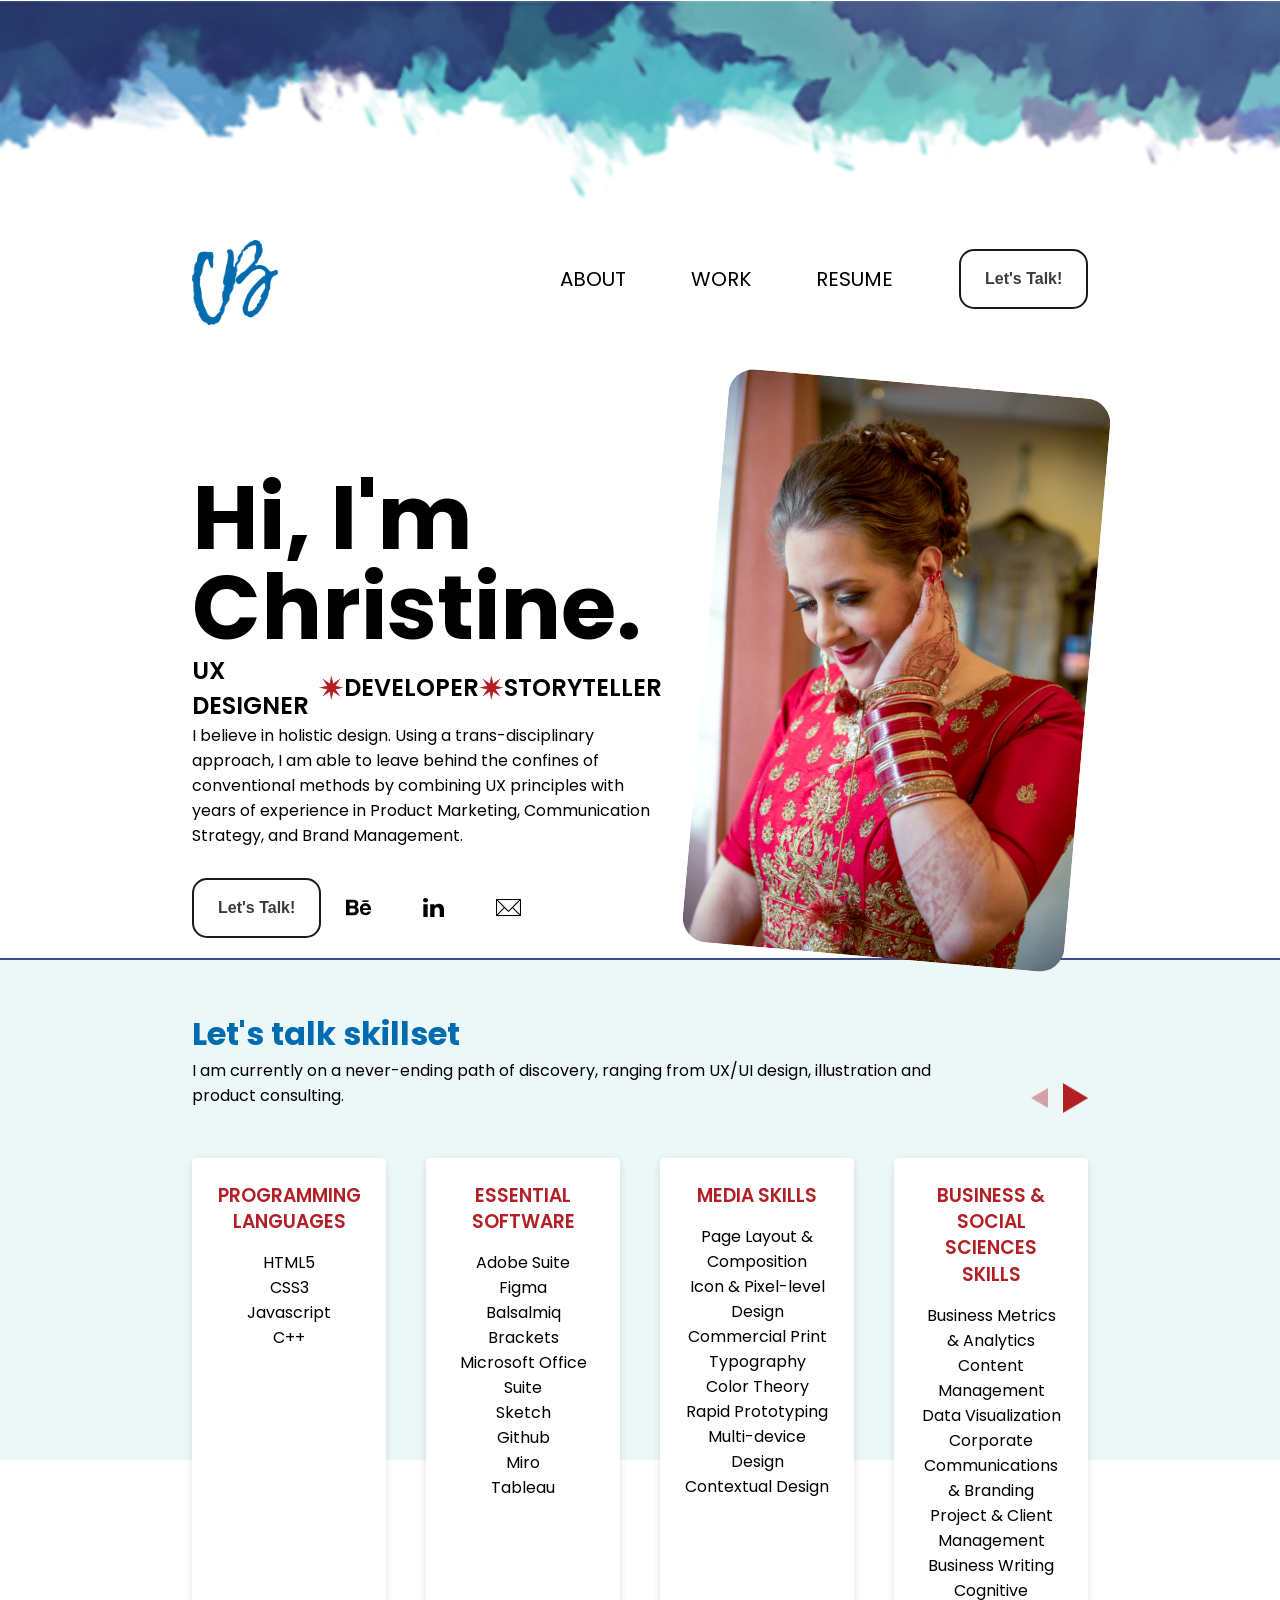
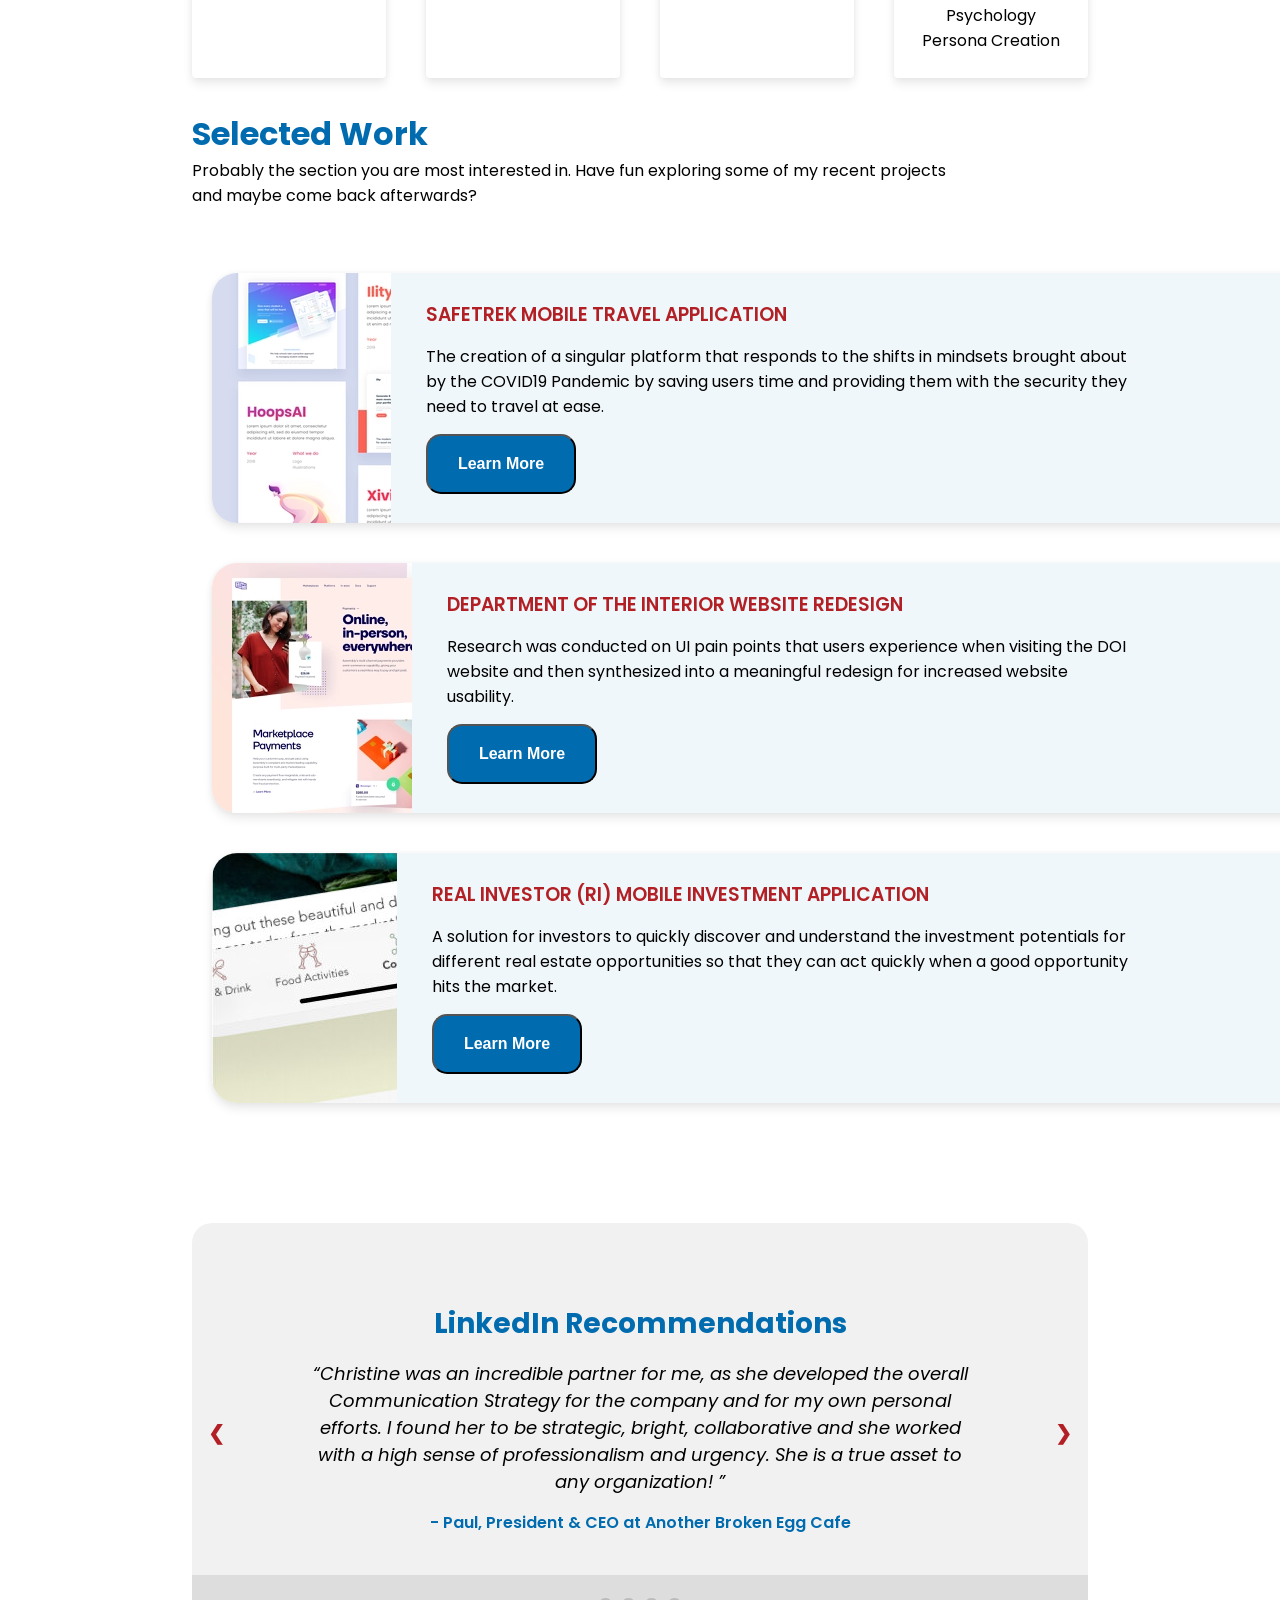
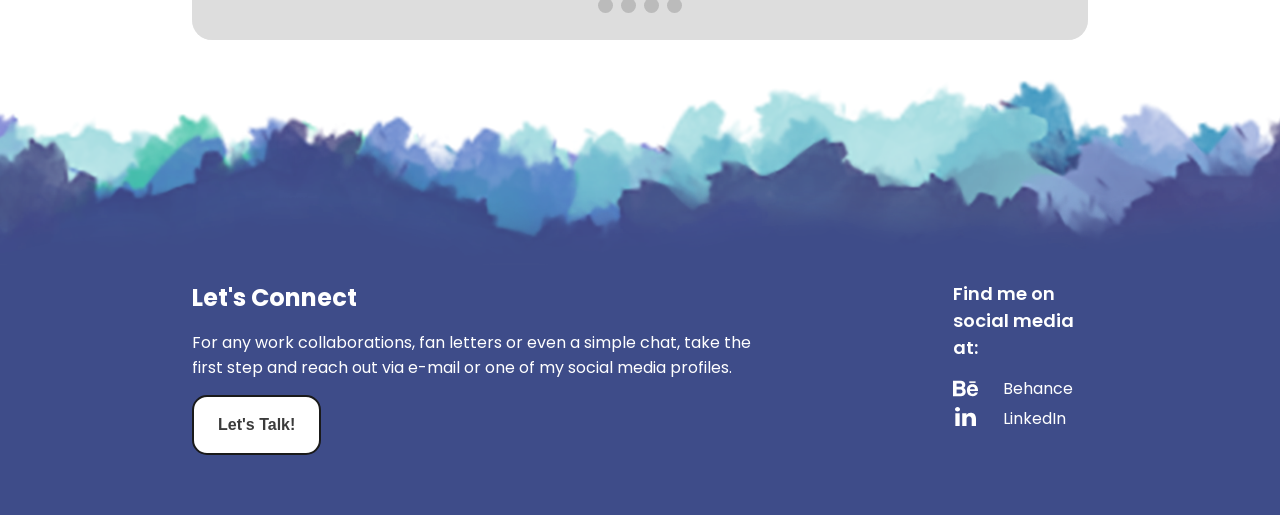
==== index.html @ d4bdc805 "final updates" ====
<!DOCTYPE html>
<html>
<head>
    <meta charset="UTF-8">
    <title>Christine Bains Portfolio</title>
    <link rel="stylesheet" href="/Home/css/index.css">
    <link rel="preconnect" href="https://fonts.googleapis.com">
    <link rel="preconnect" href="https://fonts.gstatic.com" crossorigin>
    <link href="https://fonts.googleapis.com/css2?family=Poppins:ital,wght@0,100;0,200;0,300;0,400;0,500;0,600;0,700;0,800;0,900;1,100;1,200;1,300;1,400;1,500;1,600;1,700;1,800;1,900&display=swap" rel="stylesheet">
    <script src="/Home/scripts/quotes.js"></script>
</head>

<body>

    <div class="topBorder"></div>

<!-- Header bar with navigation links -->
    <header>
        <div id="navback">
            <nav id="navbar">
                <div id="logo-div">
                    <a href="#">
                        <img class="logo" src="/Home/images/personallogo_blue.png" alt="personal logo">
                    </a>
                </div>
                <ul class="nav-list">
                    <li class="list-items" href="javascript:void(0)"><a href="#">About</a></li>
                    <li class="list-items" href="javascript:void(0)"><a href="#">Work</a></li>
                    <li class="list-items" href="javascript:void(0)"><a href="#">Resume</a></li>
                </ul>
                <div>
                    <button id="nav-button" class="contact" role="button">Let's Talk!</button>
                </div>
            </nav>
            
        <script>
            window.onscroll = function() {myFunction()};
            
            var navback = document.getElementById("navback");
            var sticky = navback.offsetTop;
            
            function myFunction() {
              if (window.pageYOffset >= sticky) {
                navback.classList.add("sticky")
              } else {
                navback.classList.remove("sticky");
              }
            }
            </script>
        </div> 
    </header>

    <!-- Hero section with social links -->
    <section class="hero-flex">
        <div id="hero-left">
            <h1>Hi, I'm Christine.</h1>
            <div class="subhead-flex">
                <h2 class="subheader">UX Designer</h2>
                <img class="blast" src="/Home/images/blast-icon.png" alt="blast icon">
                <h2 class="subheader">Developer</h2>
                <img class="blast" src="/Home/images/blast-icon.png" alt="blast icon">
                <h2 class="subheader">Storyteller</h2>
            </div>
            <p id="execSummary">I believe in holistic design. Using a trans-disciplinary approach, I am able to leave behind the confines of conventional methods by combining UX principles with years of experience in Product Marketing, Communication Strategy, and Brand Management.</p>
            <div class="socialBar">
                <button class="contact">Let's Talk!</button>
                <img class="socialIcons" src="/Home/images/behance.svg" alt="behance">
                <img class="socialIcons linkedin" src="/Home/images/linkedin.svg" alt="linkedin">
                <img class="socialIcons" src="/Home/images/envelope.svg" alt="email">
            </div>
        </div>
        <div id="hero-right">
            <img src="/Home/images/hero-photo.jpg" alt="my photo">
        </div>
    </section>

    <hr class="skills-line">

    <!-- Skills Section -->
    <section class="skillsSection">
        <h2>Let's talk skillset</h2>
        <div class="skillsSubsection">
            <p id="skillsPara">I am currently on a never-ending path of discovery, ranging from UX/UI design, illustration and product consulting.</p>
            <img id="left-arrow" src="/Home/images/polygon-leftfade.png" alt="left arrow">
            <img id="right-arrow" src="/Home/images/polygon-right.png" alt="right arrow">
        </div>
        <div class="skillsBoxes">
            <div id="languages" class="skillBox">
                <h3>Programming Languages</h3>
                <ol>
                    <ul>HTML5</ul>
                    <ul>CSS3</ul>
                    <ul>Javascript</ul>
                    <ul>C++</ul>
                </ol>
            </div>
            <div id="software" class="skillBox">
                <h3>Essential Software</h3>
                <ol>
                    <ul>Adobe Suite</ul>
                    <ul>Figma</ul>
                    <ul>Balsalmiq</ul>
                    <ul>Brackets</ul>
                    <ul>Microsoft Office Suite</ul>
                    <ul>Sketch</ul>
                    <ul>Github</ul>
                    <ul>Miro</ul>
                    <ul>Tableau</ul>
                </ol>
            </div>
            <div id="design" class="skillBox">
                <h3>Media Skills</h3>
                <ol>
                    <ul>Page Layout & Composition</ul>
                    <ul>Icon & Pixel-level Design</ul>
                    <ul>Commercial Print</ul>
                    <ul>Typography</ul>
                    <ul>Color Theory</ul>
                    <ul>Rapid Prototyping</ul>
                    <ul>Multi-device Design</ul>
                    <ul>Contextual Design</ul>
                </ol>
            </div>
            <div id="business" class="skillBox">
                <h3>Business & Social Sciences Skills</h3>
                <ol>
                    <ul>Business Metrics & Analytics</ul>
                    <ul>Content Management</ul>
                    <ul>Data Visualization</ul>
                    <ul>Corporate Communications & Branding</ul>
                    <ul>Project & Client Management</ul>
                    <ul>Business Writing</ul>
                    <ul>Cognitive Psychology</ul>
                    <ul>Persona Creation</ul>
                </ol>
            </div>
        </div>
    </section>

    <!-- Selected Work Section -->
    <div class="workSection">
        <h2>Selected Work</h2>
        <p id="workPara">Probably the section you are most interested in. Have fun exploring some of my recent projects and maybe come back afterwards?</p>
        <div class="projectGroup">
            <div class="individualProject">
                <div class="projectLeft"><img src="/Home/images/casestudy1.webp" alt="Case Study 1"></div>
                <div class="projectRight">
                    <h3>Safetrek Mobile Travel Application</h3>
                    <p>The creation of a singular platform that responds to the shifts in mindsets brought about by the COVID19 Pandemic by saving users time and providing them with the security they need to travel at ease. </p>
                    <button class="projectButton"> Learn More</button>
                </div>
            </div>
            <div class="individualProject">
                <div class="projectLeft"><img src="/Home/images/casestudy2.webp" alt="Case Study 2"></div>
                <div class="projectRight">
                    <h3>Department of the Interior Website Redesign</h3>
                    <p>Research was conducted on UI pain points that users experience when visiting the DOI website and then synthesized into a meaningful redesign for increased website usability.</p>
                    <button class="projectButton"> Learn More</button>
                </div>
            </div>
            <div class="individualProject">
                <div class="projectLeft"><img src="/Home/images/casestudy3.jpeg" alt="Case Study 3"></div>
                <div class="projectRight">
                    <h3>Real Investor (RI) Mobile Investment Application</h3>
                    <p>A solution for investors to quickly discover and understand the investment potentials for different real estate opportunities so that they can act quickly when a good opportunity hits the market.</p>
                    <button class="projectButton"> Learn More</button>
                </div>
            </div>
        </div>
    </div>

    <!-- Quotes Section -->
    <section class="quotesSection">
        <div class="slideshowContainer">
            
            <!-- Full-width slides/quotes -->
            <div id="first-quote" class="myQuotes">
                <h2>LinkedIn Recommendations</h2>
                <q>Christine was an incredible partner for me, as she developed the overall Communication Strategy for the company and for my own personal efforts. I found her to be strategic, bright, collaborative and she worked with a high sense of professionalism and urgency. She is a true asset to any organization! </q>
                <p class="author">- Paul, President & CEO at Another Broken Egg Cafe</p>
            </div>

            <div class="myQuotes">
                <h2>LinkedIn Recommendations</h2>
                <q>It has been an absolute pleasure working with Christine. During her tenure Christine played an intricate role in creating and executing our communications and learning strategy. Highlights of her contributions include: new technology she introduced to the company, moving our email design to the 21st century through the use of multi-device adaptive HTML. In addition, Christine led the content development for our 2019 global Association for Talent Development BEST award. Christine also developed the branding concepts for our annual franchise conference in addition to numerous engaging learning experiences for over 7500 colleagues. Christine is an exceptional talent with a collaborative spirit and would be an asset to any organization.</q>
                <p class="author">- Catherine, Vice President at Cox Media Group</p>
            </div>

            <div class="myQuotes">
                <h2>LinkedIn Recommendations</h2>
                <q>Christine is an outstanding, multi-skilled professional and I highly recommend her to any team in need! During her time with Krystal, Christine developed and led the company's internal communications strategy which resulted in increased productivity across departments through streamlined, targeted communications that reduced redundancy and misinformation. 

                Her hard work and excellent writing skills helped the company to achieve award-winning status with the Association of Talent Development. 
                    
                Christine utilized her tech skills to introduce new technology to Krystal and enabled us to send branded, HTML communications which could adapt to multiple devices.</q>
                <p class="author">- Richard, Director of Training and Development</p>
            </div>

            <div class="myQuotes">
                <h2>LinkedIn Recommendations</h2>
                <q>I had the pleasure of working with Christine while I was the CMO at The Krystal Company. Internal and external communications are key to any large multi-retaill organization and I was very impressed with Christine's level of professionalism, her sense of urgency and more than anything her skill at drafting and executing the overall communication plan for the entire company. She has exceptional skills and would be a strong asset to any team.</q>
                <p class="author">- Dominic, CMO & Vice President at America's Thrift Stores</p>
            </div>

            <!-- Next/prev buttons -->
            <a class="prev" onclick="plusSlides(-1)">&#10094;</a>
            <a class="next" onclick="plusSlides(1)">&#10095;</a>

            <!-- Dots/bullets/indicators -->
            <div class="dotContainer">
                <span class="dot" onclick="currentSlide(1)"></span>
                <span class="dot" onclick="currentSlide(2)"></span>
                <span class="dot" onclick="currentSlide(3)"></span>
                <span class="dot" onclick="currentSlide(4)"></span>
            </div>
        </div>
    </section>

    <div class="bottomBorder"></div>

    <!-- Footer Section -->
    <footer>
        <div class="footer-content">
            <div class="footerConnect">
                <h2>Let's Connect</h2>
                <p>For any work collaborations, fan letters or even a simple chat, take the first step and reach out via e-mail or one of my social media profiles.</p>
                <button class="contact">Let's Talk!</button>
            </div>
            <div class="footerSocial">
                <h3>Find me on social media at:</h3>
                <div class="footer-flex" id="behance">
                    <img class="socialLabels" src="/Home/images/behance-white.svg" alt="behance logo">
                    <p class="socialLabels">Behance</p>
                </div>
                <div class="footer-flex" id="linkedin">
                    <img class="socialLabels linkedin" src="/Home/images/linkedin-white.svg" alt="linkedin logo">
                    <p class="socialLabels">LinkedIn</p>
                </div>
            </div>
        </div>
    </footer>
</body>

</html>
---- Home/css/index.css ----
/* Resetting CSS */
* {
  box-sizing: border-box;
  padding: 0;
  margin: 0;
}

/* Body container */
body {
  font-family: 'Poppins', sans-serif; 
}

hr {
  border: 1px solid #3E4C89;
}


/* Paint borders */
.topBorder {
  position: relative;
  height: 200px;
  top: 0;
  margin: 0px 0px 25px 0px;
  background-image: url(/Home/images/paint-header.png);
  background-position: bottom;
  background-repeat: no-repeat;

}

.paintBorder {
  width: 100%;
  object-fit: cover;
}

.bottomBorder {
  height: 200px;
  margin: 25px 0px 0px 0px;
  background-image: url(/Home/images/paint-footer.png);
  background-position: bottom;
  background-repeat: no-repeat;
}


/* Header container with Nav Bar */
#navback {
  background-color: white;
  margin: 0% 0%;
  width: 100%;
  z-index: 2;
}

.logo {
  height: 100px;
  padding-top: 15px;
}

#logo-div {
  flex-grow: 7;
}

#navbar {
  background-color: white;
  color: black;
  display: flex;
  justify-content: space-between;
  align-items: center;
  font-size: 20px;
  text-transform: uppercase;
  flex-direction: row;
  flex-wrap: nowrap;
  overflow: hidden;
  margin: 0% 15%;
  }

.nav-list {
  list-style-type: none;
  flex-grow: 1;
}

.nav-list .list-items {
  display: inline-block;
  padding: 14px 30px;
}

.list-items a {
  color: black;
  text-align: center;
  text-decoration: none;
}

.list-items a:hover {
  color: #006BAE;
  font-weight: 600;
}


/* Sticky Nav Bar */
.sticky {
  position: fixed;
  top: 0;
  width: 70%;
  border-bottom: 2px solid #3E4C89;
  transition: border 0.2s ease;
}


.sticky + .content {
  padding-top: 80px;
}

/* Buttons */
.contact {
  appearance: none;
  background-color: white;
  border: 2px solid #1A1A1A;
  border-radius: 15px;
  box-sizing: border-box;
  color: #3B3B3B;
  cursor: pointer;
  display: inline-block;
  font-size: 16px;
  font-weight: 600;
  line-height: normal;
  margin: 0;
  min-height: 60px;
  min-width: 0;
  outline: none;
  padding: 16px 24px;
  text-align: center;
  text-decoration: none;
  transition: all 300ms cubic-bezier(.23, 1, 0.32, 1);
  user-select: none;
  -webkit-user-select: none;
  touch-action: manipulation;
  will-change: transform;
  z-index: 1;
}

.contact:disabled {
  pointer-events: none;
}

.contact:hover {
  color: #fff;
  background-color: #1A1A1A;
  box-shadow: rgba(0, 0, 0, 0.25) 0 8px 15px;
  transform: translateY(-2px);
}

.contact:active {
  box-shadow: none;
  transform: translateY(0);
}

#nav-button {
  flex-grow: 1;
}

.projectButton {
  appearance: none;
  background-color: #006BAE;
  border: 2px solid ##006BAE;
  border-radius: 15px;
  box-sizing: border-box;
  color: white;
  cursor: pointer;
  display: inline-block;
  font-size: 16px;
  font-weight: 600;
  line-height: normal;
  margin: 0;
  min-height: 60px;
  max-height: 60px;
  min-width: 0;
  max-width: 150px;
  outline: none;
  padding: 16px 24px;
  text-align: center;
  text-decoration: none;
  transition: all 300ms cubic-bezier(.23, 1, 0.32, 1);
  user-select: none;
  -webkit-user-select: none;
  touch-action: manipulation;
  will-change: transform;
  z-index: 1;
  margin-top: 15px;
}

.projectButton:disabled {
  pointer-events: none;
}

.projectButton:hover {
  color: #fff;
  background-color: #1A1A1A;
  box-shadow: rgba(0, 0, 0, 0.25) 0 8px 15px;
  transform: translateY(-2px);
}

.projectButton:active {
  box-shadow: none;
  transform: translateY(0);
}


/* Hero container */
.hero-flex {
  background-color: white;
  color: black;
  display: flex;
  justify-content: space-between;
  align-items: flex-start;
  flex-direction: row;
  flex-wrap: nowrap;

  margin-top: 50px;
}

.hero-flex h1 {
  font-size: 90px;
  line-height: 1;
}

.hero-flex h2 {
  text-transform: uppercase;
  font-weight: 600;
}

.blast {
  height: 25px;
  width: 25px;
}

.subhead-flex {
  display: flex;
  justify-content: space-between;
  align-items: center;
  flex-direction: row;
  flex-wrap: nowrap;
}


#hero-left {
  flex-grow: 3;
  align-content: flex-end;
  margin-top: 10%;
}

#hero-left p {
  padding-bottom: 30px;
}

#hero-right {
  flex-grow: 1;
}

#hero-right img {
  object-fit: contain;
  max-width: 90%;
  float: right;
  border-radius: 25px;
  transform: rotate(5deg);
  z-index: 1;
}

.socialBar {
  display: flex;
  justify-content: flex-start;
  align-items: center;
  flex-direction: row;
  flex-wrap: nowrap;
}

.socialIcons {
  height: 25px;
  width: 25px;
  margin: 0px 25px;
}

.socialIcons:hover {
  height: 30px;
  width: 30px;
}

.linkedin {

  padding-top: 2px;
  padding-bottom: 2px;
}


/* Skill Cards container */
.skillsSection {
  background-color: rgb(236, 247, 248);
  height: 500px;
  margin: 0% 0%;
  margin-bottom: 200px;
}

.skillsSection h2 {
  margin: 0% 15%;
  padding-top: 50px;
  color: #006BAE;
  font-size: 32px;
}

.skillsSubsection {
  margin: 0% 15%;
  display: flex;
  justify-content: space-between;
  align-items: center;
  flex-direction: row;
  flex-wrap: nowrap;
}

#left-arrow {
  height: 20px;
  width: 20px;
}

#right-arrow {
  height: 30px;
  width: 30px;
  margin-left: 15px;
}

#right-arrow:hover {
  height: 35px;
  width: 35px;
}

#skillsPara {
  margin-right: 10%;
  margin-bottom: 30px;
}

.skillsBoxes {
  margin: 0% 15%;
  display: flex;
  justify-content: space-evenly;
  align-items: flex-start;
  flex-direction: row;
  text-align: center;
  
}

.skillBox {
  border-radius: 4px;
  background: #fff;
  box-shadow: 0 6px 10px rgba(0,0,0,.08), 0 0 6px rgba(0,0,0,.05);
  transition: .3s transform cubic-bezier(.155,1.105,.295,1.12),.3s box-shadow,.3s -webkit-transform cubic-bezier(.155,1.105,.295,1.12);
  padding: 25px;
  cursor: pointer;
  margin: 20px;
  flex: 1;
  align-self: stretch;
}

.skillBox:hover{
  transform: scale(1.05);
  box-shadow: 0 10px 20px rgba(0,0,0,.12), 0 4px 8px rgba(0,0,0,.06);
}

.skillBox h3{
  font-weight: 600;
  text-transform: uppercase;
  margin-bottom: 15px;
  line-height: 1.4;
  color: #B22025;
}

#languages {
  margin-left: 0px;
}

#business {
  margin-right: 0px;
}


/* Selected Work container */
.workSection {
  margin-bottom: 100px;
  margin: 0% 0% 0% 15%;
}

.workSection h2 {
  padding-top: 50px;
  color: #006BAE;
  font-size: 32px;
}

#workPara {
  padding-right: 30%;
  margin-bottom: 45px;
}

.projectGroup {
  margin: 0% -25% 0% 0%;
  display: flex;
  align-items: flex-start;
  flex-direction: column;
  align-self: stretch;
  margin-bottom: 100px;
  
}

.individualProject {
  display: flex;
  justify-content: space-evenly;
  align-items: center;
  flex-direction: row;
  box-shadow: 0 6px 10px rgba(0,0,0,.08), 0 0 6px rgba(0,0,0,.05);
  transition: .3s transform cubic-bezier(.155,1.105,.295,1.12),.3s box-shadow,.3s -webkit-transform cubic-bezier(.155,1.105,.295,1.12);
  border-bottom-left-radius: 25px;
  border-top-left-radius: 25px;
  margin: 20px;
  flex: 1;
  
}

.individualProject:hover{
  transform: scale(1.05);
  box-shadow: 0 10px 20px rgba(0,0,0,.12), 0 4px 8px rgba(0,0,0,.06);
  border-bottom-left-radius: 25px;
  border-top-left-radius: 25px;
}

.projectLeft {
  height: 250px;
  width: 400px;
  object-fit: fill;
  overflow: hidden;
  border-bottom-left-radius: 25px;
  border-top-left-radius: 25px;
}

.projectRight {
  height: 250px;
  background-color: rgb(240, 247, 250);
  padding: 25px 30% 25px 35px;
  display: flex;
  justify-content: center;
  flex-direction: column;
}

.projectRight h3 {
  font-weight: 600;
  text-transform: uppercase;
  margin-bottom: 15px;
  line-height: 1.4;
  color: #B22025;
}



/* Slideshow container */
.slideshowContainer {
    position: relative;
    background: #f1f1f1f1;
    border-radius: 20px;
    margin-top: 20px;
  }
  
  /* Quotes */
  .myQuotes {
    display: none;
    padding: 80px 120px 40px 120px;
    text-align: center;
  }

  .myQuotes p {
    margin-top: 15px;
  }

  .myQuotes h2 {
    text-align: center;
    color: #006BAE;
    font-size: 28px;
    padding-bottom: 15px;
  }

  #first-quote {
    display: block;
    visibility: visible;
  }
  
  /* Next & previous buttons */
  .prev, .next {
    cursor: pointer;
    position: absolute;
    top: 50%;
    width: auto;
    margin-top: -30px;
    padding: 16px;
    color: #B22025;
    font-weight: bold;
    font-size: 20px;
    border-radius: 0 3px 3px 0;
    user-select: none;
  }
  
  /* Position the "next button" to the right */
  .next {
    position: absolute;
    right: 0;
    border-radius: 3px 0 0 3px;
  }
  
  /* On hover arrow changes */
  .prev:hover, .next:hover {
    padding: 5px;
    font-size: 30px;
    transition: 0.2s ease;
  }

  .prev:hover {
    padding-left: 10px;
  }

  .next:hover {
    padding-right: 10px;
  }
  
  /* The dot/bullet/indicator container */
  .dotContainer {
    text-align: center;
    padding: 20px;
    background: #ddd;
    border-bottom-left-radius: 20px;
    border-bottom-right-radius: 20px;
  }
  
  /* The dots/bullets/indicators */
  .dot {
    cursor: pointer;
    height: 15px;
    width: 15px;
    margin: 0 2px;
    background-color: #bbb;
    border-radius: 50%;
    display: inline-block;
    transition: background-color 0.6s ease;
  }
  
  /* Add a background color to the active dot/circle */
  .active, .dot:hover {
    background-color: black;
  }
  
  /* Font style for quotes */
  q {
    font-style: italic;
    font-size: 18px;
    }
  
  /* Add a blue color to the author */
  .author {
    color: #006BAE;
    font-size: 16px;
    font-weight: 600;
    }

section {
  margin: 0% 15%;
}



/* Footer container */
footer {
  background-color: #3E4C89;
  padding: 15px 0px;
  padding-bottom: 60px;
}

.footer-content {
  margin: 0% 15%;
  color: white;
  display: flex;
  justify-content: space-between;
  align-items: flex-start;
  flex-direction: row;
}

.footerConnect {
  padding-right: 20%;
}

.footerConnect p {
  padding: 15px 0px;
}

.footer-flex {
  display: flex;
  justify-content: flex-start;
  align-items: center;
  flex-direction: row;
}

.footerSocial h3 {
  padding-bottom: 15px;
  font-weight: 600;
  font-size: 18px;
}

.footerSocial img {
  height: 25px;
  width: 25px;
  margin-right: 25px;
}

.socialLabels {
  display: inline-block;
}

.socialLabels:hover {
  color: #F5CD50;
  transition: all 0.2s ease;
}

#linkedin p {
  padding-top: 5px;
}
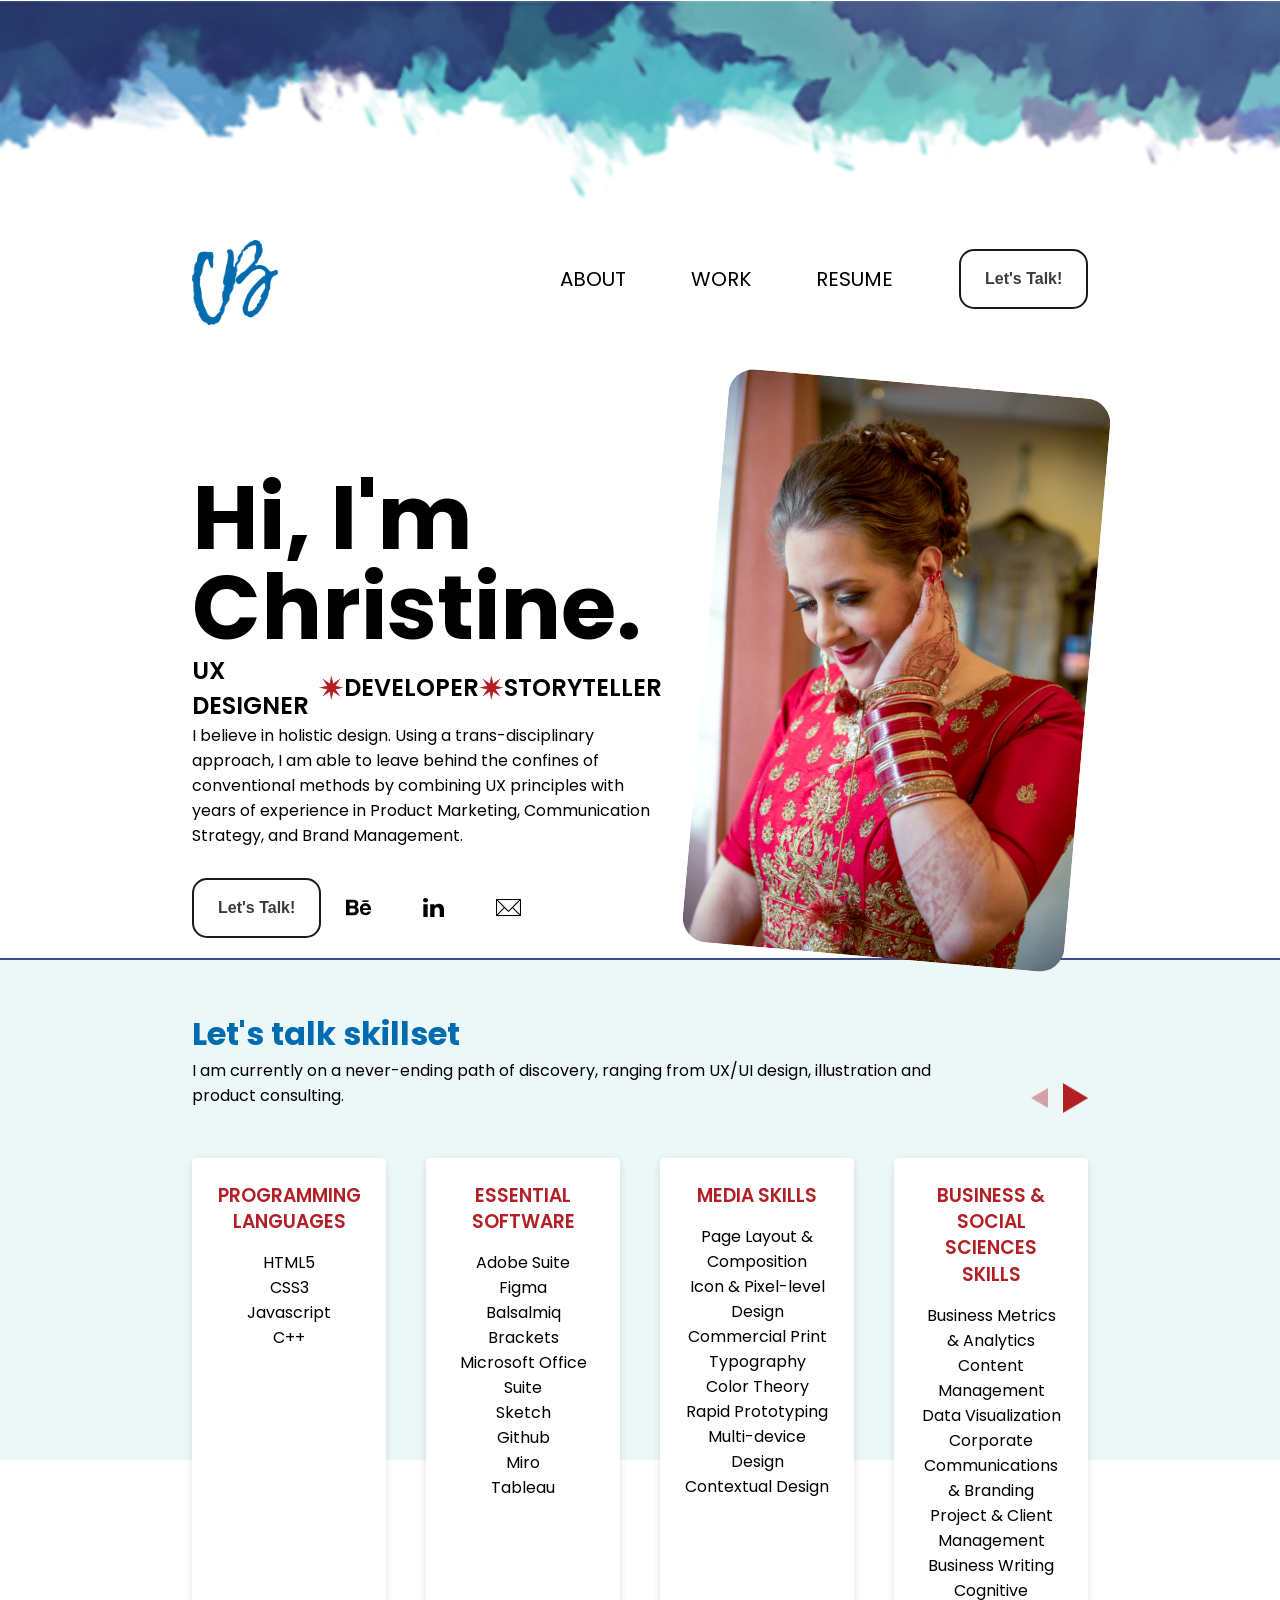
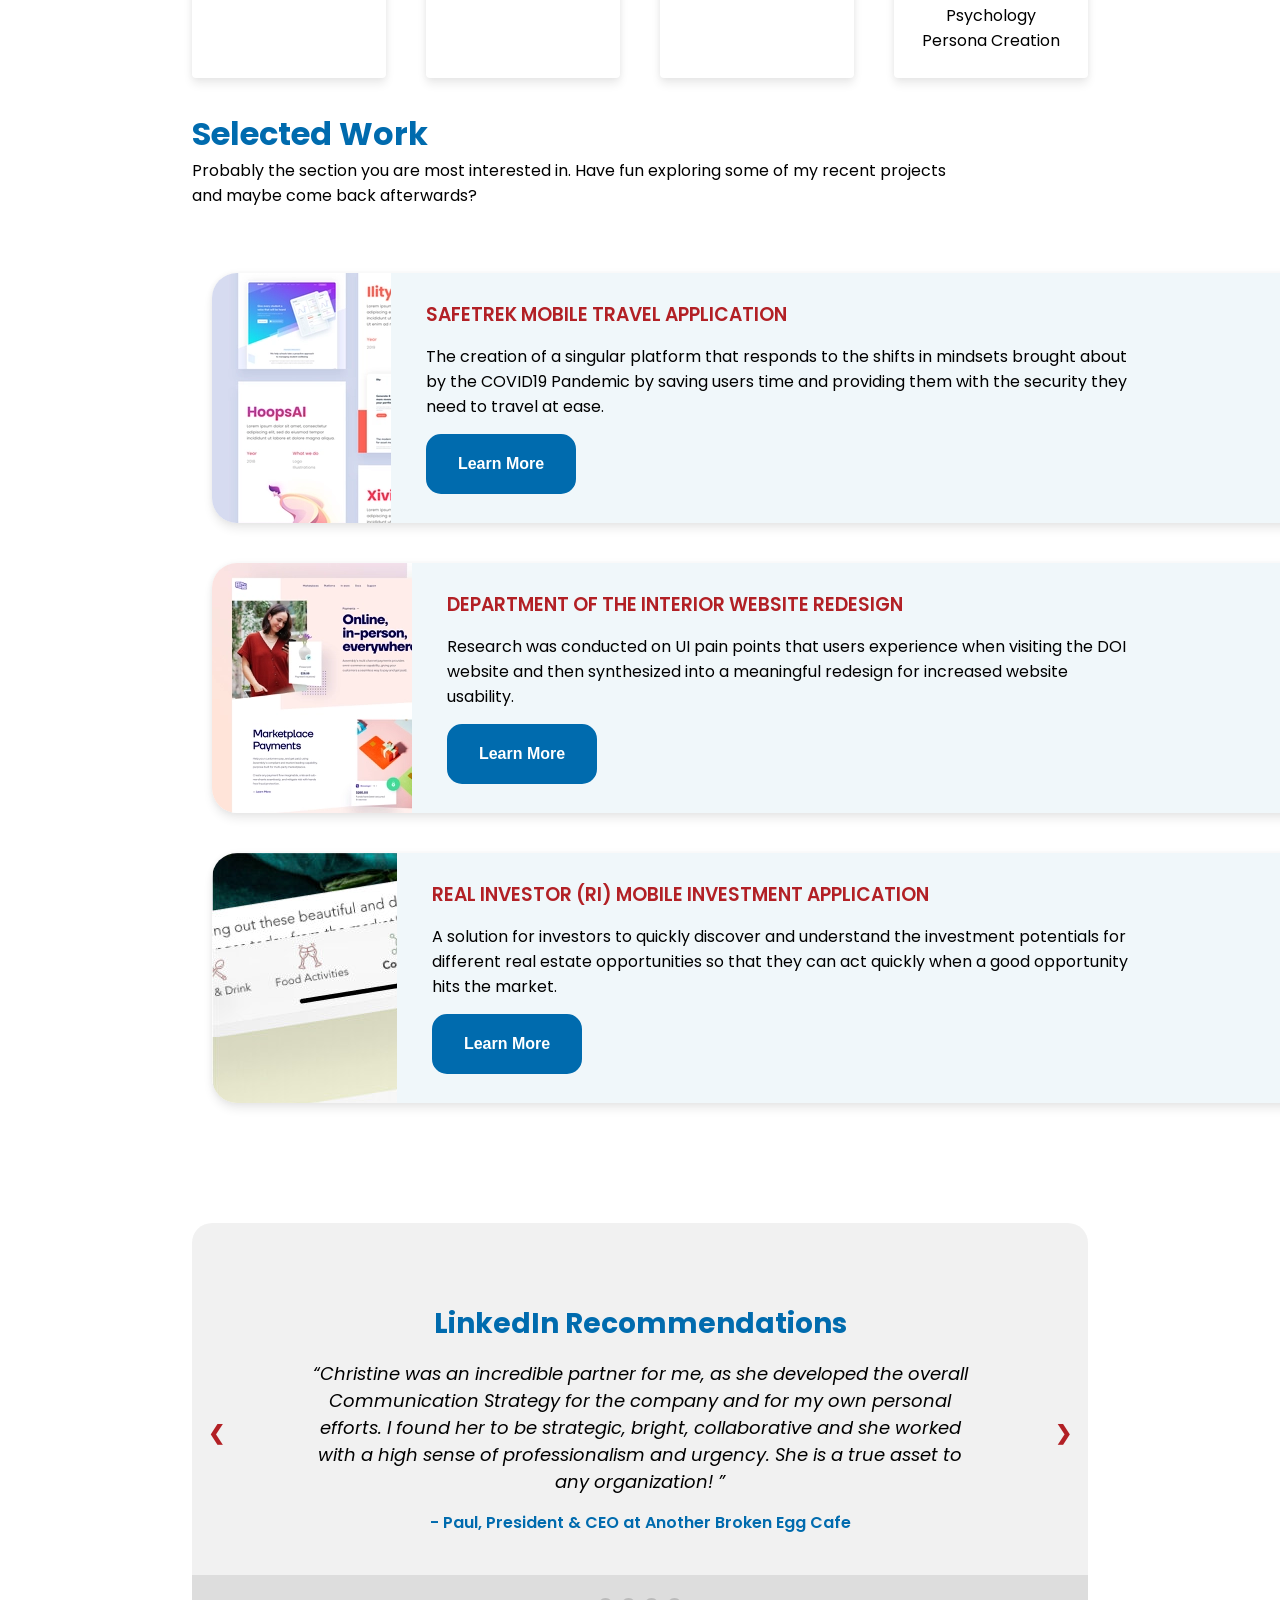
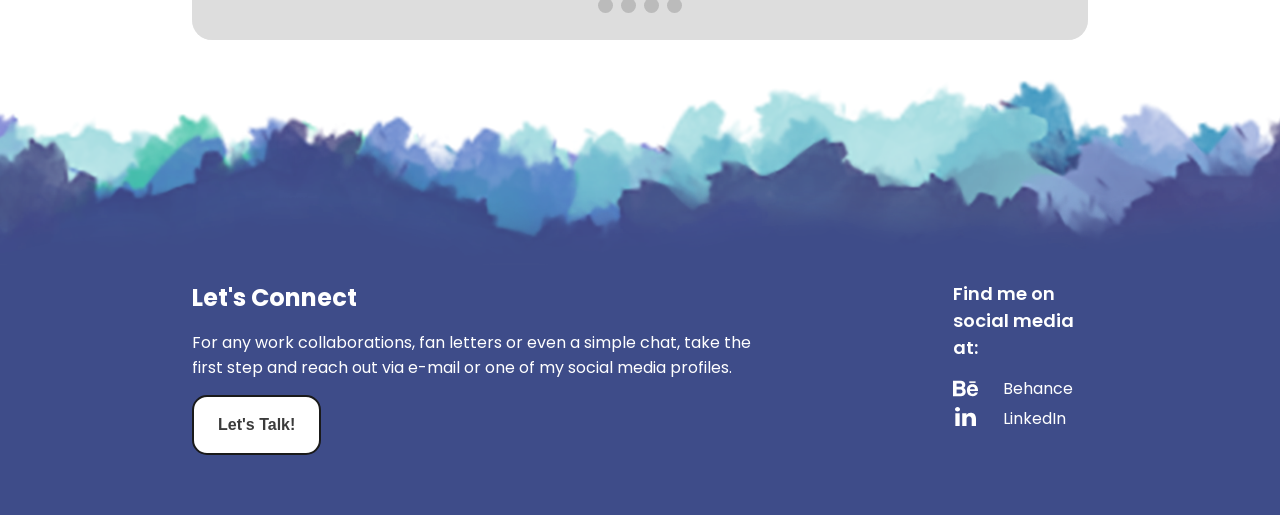
==== commit c0ea20b2: "updates" ====
--- a/index.html
+++ b/index.html
@@ -3,11 +3,11 @@
 <head>
     <meta charset="UTF-8">
     <title>Christine Bains Portfolio</title>
-    <link rel="stylesheet" href="/Home/css/index.css">
+    <link rel="stylesheet" href="/css/index.css">
     <link rel="preconnect" href="https://fonts.googleapis.com">
     <link rel="preconnect" href="https://fonts.gstatic.com" crossorigin>
     <link href="https://fonts.googleapis.com/css2?family=Poppins:ital,wght@0,100;0,200;0,300;0,400;0,500;0,600;0,700;0,800;0,900;1,100;1,200;1,300;1,400;1,500;1,600;1,700;1,800;1,900&display=swap" rel="stylesheet">
-    <script src="/Home/scripts/quotes.js"></script>
+    <script src="/scripts/quotes.js"></script>
 </head>
 
 <body>
@@ -20,7 +20,7 @@
             <nav id="navbar">
                 <div id="logo-div">
                     <a href="#">
-                        <img class="logo" src="/Home/images/personallogo_blue.png" alt="personal logo">
+                        <img class="logo" src="/images/personallogo_blue.png" alt="personal logo">
                     </a>
                 </div>
                 <ul class="nav-list">
@@ -56,21 +56,21 @@
             <h1>Hi, I'm Christine.</h1>
             <div class="subhead-flex">
                 <h2 class="subheader">UX Designer</h2>
-                <img class="blast" src="/Home/images/blast-icon.png" alt="blast icon">
+                <img class="blast" src="/images/blast-icon.png" alt="blast icon">
                 <h2 class="subheader">Developer</h2>
-                <img class="blast" src="/Home/images/blast-icon.png" alt="blast icon">
+                <img class="blast" src="/images/blast-icon.png" alt="blast icon">
                 <h2 class="subheader">Storyteller</h2>
             </div>
             <p id="execSummary">I believe in holistic design. Using a trans-disciplinary approach, I am able to leave behind the confines of conventional methods by combining UX principles with years of experience in Product Marketing, Communication Strategy, and Brand Management.</p>
             <div class="socialBar">
                 <button class="contact">Let's Talk!</button>
-                <img class="socialIcons" src="/Home/images/behance.svg" alt="behance">
-                <img class="socialIcons linkedin" src="/Home/images/linkedin.svg" alt="linkedin">
-                <img class="socialIcons" src="/Home/images/envelope.svg" alt="email">
+                <img class="socialIcons" src="/images/behance.svg" alt="behance">
+                <img class="socialIcons linkedin" src="/images/linkedin.svg" alt="linkedin">
+                <img class="socialIcons" src="/images/envelope.svg" alt="email">
             </div>
         </div>
         <div id="hero-right">
-            <img src="/Home/images/hero-photo.jpg" alt="my photo">
+            <img src="/images/hero-photo.jpg" alt="my photo">
         </div>
     </section>
 
@@ -81,8 +81,8 @@
         <h2>Let's talk skillset</h2>
         <div class="skillsSubsection">
             <p id="skillsPara">I am currently on a never-ending path of discovery, ranging from UX/UI design, illustration and product consulting.</p>
-            <img id="left-arrow" src="/Home/images/polygon-leftfade.png" alt="left arrow">
-            <img id="right-arrow" src="/Home/images/polygon-right.png" alt="right arrow">
+            <img id="left-arrow" src="/images/polygon-leftfade.png" alt="left arrow">
+            <img id="right-arrow" src="/images/polygon-right.png" alt="right arrow">
         </div>
         <div class="skillsBoxes">
             <div id="languages" class="skillBox">
@@ -143,7 +143,7 @@
         <p id="workPara">Probably the section you are most interested in. Have fun exploring some of my recent projects and maybe come back afterwards?</p>
         <div class="projectGroup">
             <div class="individualProject">
-                <div class="projectLeft"><img src="/Home/images/casestudy1.webp" alt="Case Study 1"></div>
+                <div class="projectLeft"><img src="/images/casestudy1.webp" alt="Case Study 1"></div>
                 <div class="projectRight">
                     <h3>Safetrek Mobile Travel Application</h3>
                     <p>The creation of a singular platform that responds to the shifts in mindsets brought about by the COVID19 Pandemic by saving users time and providing them with the security they need to travel at ease. </p>
@@ -151,7 +151,7 @@
                 </div>
             </div>
             <div class="individualProject">
-                <div class="projectLeft"><img src="/Home/images/casestudy2.webp" alt="Case Study 2"></div>
+                <div class="projectLeft"><img src="/images/casestudy2.webp" alt="Case Study 2"></div>
                 <div class="projectRight">
                     <h3>Department of the Interior Website Redesign</h3>
                     <p>Research was conducted on UI pain points that users experience when visiting the DOI website and then synthesized into a meaningful redesign for increased website usability.</p>
@@ -159,7 +159,7 @@
                 </div>
             </div>
             <div class="individualProject">
-                <div class="projectLeft"><img src="/Home/images/casestudy3.jpeg" alt="Case Study 3"></div>
+                <div class="projectLeft"><img src="/images/casestudy3.jpeg" alt="Case Study 3"></div>
                 <div class="projectRight">
                     <h3>Real Investor (RI) Mobile Investment Application</h3>
                     <p>A solution for investors to quickly discover and understand the investment potentials for different real estate opportunities so that they can act quickly when a good opportunity hits the market.</p>
@@ -229,11 +229,11 @@
             <div class="footerSocial">
                 <h3>Find me on social media at:</h3>
                 <div class="footer-flex" id="behance">
-                    <img class="socialLabels" src="/Home/images/behance-white.svg" alt="behance logo">
+                    <img class="socialLabels" src="/images/behance-white.svg" alt="behance logo">
                     <p class="socialLabels">Behance</p>
                 </div>
                 <div class="footer-flex" id="linkedin">
-                    <img class="socialLabels linkedin" src="/Home/images/linkedin-white.svg" alt="linkedin logo">
+                    <img class="socialLabels linkedin" src="/images/linkedin-white.svg" alt="linkedin logo">
                     <p class="socialLabels">LinkedIn</p>
                 </div>
             </div>
--- a/css/index.css
+++ b/css/index.css
@@ -0,0 +1,624 @@
+/* Resetting CSS */
+* {
+  box-sizing: border-box;
+  padding: 0;
+  margin: 0;
+}
+
+/* Body container */
+body {
+  font-family: 'Poppins', sans-serif; 
+}
+
+hr {
+  border: 1px solid #3E4C89;
+}
+
+
+/* Paint borders */
+.topBorder {
+  position: relative;
+  height: 200px;
+  top: 0;
+  margin: 0px 0px 25px 0px;
+  background-image: url(/Home/images/paint-header.png);
+  background-position: bottom;
+  background-repeat: no-repeat;
+
+}
+
+.paintBorder {
+  width: 100%;
+  object-fit: cover;
+}
+
+.bottomBorder {
+  height: 200px;
+  margin: 25px 0px 0px 0px;
+  background-image: url(/Home/images/paint-footer.png);
+  background-position: bottom;
+  background-repeat: no-repeat;
+}
+
+
+/* Header container with Nav Bar */
+#navback {
+  background-color: white;
+  margin: 0% 0%;
+  width: 100%;
+  z-index: 2;
+}
+
+.logo {
+  height: 100px;
+  padding-top: 15px;
+}
+
+#logo-div {
+  flex-grow: 7;
+}
+
+#navbar {
+  background-color: white;
+  color: black;
+  display: flex;
+  justify-content: space-between;
+  align-items: center;
+  font-size: 20px;
+  text-transform: uppercase;
+  flex-direction: row;
+  flex-wrap: nowrap;
+  overflow: hidden;
+  margin: 0% 15%;
+  }
+
+.nav-list {
+  list-style-type: none;
+  flex-grow: 1;
+}
+
+.nav-list .list-items {
+  display: inline-block;
+  padding: 14px 30px;
+}
+
+.list-items a {
+  color: black;
+  text-align: center;
+  text-decoration: none;
+}
+
+.list-items a:hover {
+  color: #006BAE;
+  font-weight: 600;
+}
+
+
+/* Sticky Nav Bar */
+.sticky {
+  position: fixed;
+  top: 0;
+  width: 70%;
+  border-bottom: 2px solid #3E4C89;
+  transition: border 0.2s ease;
+}
+
+
+.sticky + .content {
+  padding-top: 80px;
+}
+
+/* Buttons */
+.contact {
+  appearance: none;
+  background-color: white;
+  border: 2px solid #1A1A1A;
+  border-radius: 15px;
+  box-sizing: border-box;
+  color: #3B3B3B;
+  cursor: pointer;
+  display: inline-block;
+  font-size: 16px;
+  font-weight: 600;
+  line-height: normal;
+  margin: 0;
+  min-height: 60px;
+  min-width: 0;
+  outline: none;
+  padding: 16px 24px;
+  text-align: center;
+  text-decoration: none;
+  transition: all 300ms cubic-bezier(.23, 1, 0.32, 1);
+  user-select: none;
+  -webkit-user-select: none;
+  touch-action: manipulation;
+  will-change: transform;
+  z-index: 1;
+}
+
+.contact:disabled {
+  pointer-events: none;
+}
+
+.contact:hover {
+  color: #fff;
+  background-color: #1A1A1A;
+  box-shadow: rgba(0, 0, 0, 0.25) 0 8px 15px;
+  transform: translateY(-2px);
+}
+
+.contact:active {
+  box-shadow: none;
+  transform: translateY(0);
+}
+
+#nav-button {
+  flex-grow: 1;
+}
+
+.projectButton {
+  appearance: none;
+  background-color: #006BAE;
+  border: 2px solid #006BAE;
+  border-radius: 15px;
+  box-sizing: border-box;
+  color: white;
+  cursor: pointer;
+  display: inline-block;
+  font-size: 16px;
+  font-weight: 600;
+  line-height: normal;
+  margin: 0;
+  min-height: 60px;
+  max-height: 60px;
+  min-width: 0;
+  max-width: 150px;
+  outline: none;
+  padding: 16px 24px;
+  text-align: center;
+  text-decoration: none;
+  transition: all 300ms cubic-bezier(.23, 1, 0.32, 1);
+  user-select: none;
+  -webkit-user-select: none;
+  touch-action: manipulation;
+  will-change: transform;
+  z-index: 1;
+  margin-top: 15px;
+}
+
+.projectButton:disabled {
+  pointer-events: none;
+}
+
+.projectButton:hover {
+  color: #fff;
+  background-color: #1A1A1A;
+  box-shadow: rgba(0, 0, 0, 0.25) 0 8px 15px;
+  transform: translateY(-2px);
+}
+
+.projectButton:active {
+  box-shadow: none;
+  transform: translateY(0);
+}
+
+
+/* Hero container */
+.hero-flex {
+  background-color: white;
+  color: black;
+  display: flex;
+  justify-content: space-between;
+  align-items: flex-start;
+  flex-direction: row;
+  flex-wrap: nowrap;
+
+  margin-top: 50px;
+}
+
+.hero-flex h1 {
+  font-size: 90px;
+  line-height: 1;
+}
+
+.hero-flex h2 {
+  text-transform: uppercase;
+  font-weight: 600;
+}
+
+.blast {
+  height: 25px;
+  width: 25px;
+}
+
+.subhead-flex {
+  display: flex;
+  justify-content: space-between;
+  align-items: center;
+  flex-direction: row;
+  flex-wrap: nowrap;
+}
+
+
+#hero-left {
+  flex-grow: 3;
+  align-content: flex-end;
+  margin-top: 10%;
+}
+
+#hero-left p {
+  padding-bottom: 30px;
+}
+
+#hero-right {
+  flex-grow: 1;
+}
+
+#hero-right img {
+  object-fit: contain;
+  max-width: 90%;
+  float: right;
+  border-radius: 25px;
+  transform: rotate(5deg);
+  z-index: 1;
+}
+
+.socialBar {
+  display: flex;
+  justify-content: flex-start;
+  align-items: center;
+  flex-direction: row;
+  flex-wrap: nowrap;
+}
+
+.socialIcons {
+  height: 25px;
+  width: 25px;
+  margin: 0px 25px;
+}
+
+.socialIcons:hover {
+  height: 30px;
+  width: 30px;
+}
+
+.linkedin {
+
+  padding-top: 2px;
+  padding-bottom: 2px;
+}
+
+
+/* Skill Cards container */
+.skillsSection {
+  background-color: rgb(236, 247, 248);
+  height: 500px;
+  margin: 0% 0%;
+  margin-bottom: 200px;
+}
+
+.skillsSection h2 {
+  margin: 0% 15%;
+  padding-top: 50px;
+  color: #006BAE;
+  font-size: 32px;
+}
+
+.skillsSubsection {
+  margin: 0% 15%;
+  display: flex;
+  justify-content: space-between;
+  align-items: center;
+  flex-direction: row;
+  flex-wrap: nowrap;
+}
+
+#left-arrow {
+  height: 20px;
+  width: 20px;
+}
+
+#right-arrow {
+  height: 30px;
+  width: 30px;
+  margin-left: 15px;
+}
+
+#right-arrow:hover {
+  height: 35px;
+  width: 35px;
+}
+
+#skillsPara {
+  margin-right: 10%;
+  margin-bottom: 30px;
+}
+
+.skillsBoxes {
+  margin: 0% 15%;
+  display: flex;
+  justify-content: space-evenly;
+  align-items: flex-start;
+  flex-direction: row;
+  text-align: center;
+  
+}
+
+.skillBox {
+  border-radius: 4px;
+  background: #fff;
+  box-shadow: 0 6px 10px rgba(0,0,0,.08), 0 0 6px rgba(0,0,0,.05);
+  transition: .3s transform cubic-bezier(.155,1.105,.295,1.12),.3s box-shadow,.3s -webkit-transform cubic-bezier(.155,1.105,.295,1.12);
+  padding: 25px;
+  cursor: pointer;
+  margin: 20px;
+  flex: 1;
+  align-self: stretch;
+}
+
+.skillBox:hover{
+  transform: scale(1.05);
+  box-shadow: 0 10px 20px rgba(0,0,0,.12), 0 4px 8px rgba(0,0,0,.06);
+}
+
+.skillBox h3{
+  font-weight: 600;
+  text-transform: uppercase;
+  margin-bottom: 15px;
+  line-height: 1.4;
+  color: #B22025;
+}
+
+#languages {
+  margin-left: 0px;
+}
+
+#business {
+  margin-right: 0px;
+}
+
+
+/* Selected Work container */
+.workSection {
+  margin-bottom: 100px;
+  margin: 0% 0% 0% 15%;
+}
+
+.workSection h2 {
+  padding-top: 50px;
+  color: #006BAE;
+  font-size: 32px;
+}
+
+#workPara {
+  padding-right: 30%;
+  margin-bottom: 45px;
+}
+
+.projectGroup {
+  margin: 0% -25% 0% 0%;
+  display: flex;
+  align-items: flex-start;
+  flex-direction: column;
+  align-self: stretch;
+  margin-bottom: 100px;
+  
+}
+
+.individualProject {
+  display: flex;
+  justify-content: space-evenly;
+  align-items: center;
+  flex-direction: row;
+  box-shadow: 0 6px 10px rgba(0,0,0,.08), 0 0 6px rgba(0,0,0,.05);
+  transition: .3s transform cubic-bezier(.155,1.105,.295,1.12),.3s box-shadow,.3s -webkit-transform cubic-bezier(.155,1.105,.295,1.12);
+  border-bottom-left-radius: 25px;
+  border-top-left-radius: 25px;
+  margin: 20px;
+  flex: 1;
+  
+}
+
+.individualProject:hover{
+  transform: scale(1.05);
+  box-shadow: 0 10px 20px rgba(0,0,0,.12), 0 4px 8px rgba(0,0,0,.06);
+  border-bottom-left-radius: 25px;
+  border-top-left-radius: 25px;
+}
+
+.projectLeft {
+  height: 250px;
+  width: 400px;
+  object-fit: fill;
+  overflow: hidden;
+  border-bottom-left-radius: 25px;
+  border-top-left-radius: 25px;
+}
+
+.projectRight {
+  height: 250px;
+  background-color: rgb(240, 247, 250);
+  padding: 25px 30% 25px 35px;
+  display: flex;
+  justify-content: center;
+  flex-direction: column;
+}
+
+.projectRight h3 {
+  font-weight: 600;
+  text-transform: uppercase;
+  margin-bottom: 15px;
+  line-height: 1.4;
+  color: #B22025;
+}
+
+
+
+/* Slideshow container */
+.slideshowContainer {
+    position: relative;
+    background: #f1f1f1f1;
+    border-radius: 20px;
+    margin-top: 20px;
+  }
+  
+  /* Quotes */
+  .myQuotes {
+    display: none;
+    padding: 80px 120px 40px 120px;
+    text-align: center;
+  }
+
+  .myQuotes p {
+    margin-top: 15px;
+  }
+
+  .myQuotes h2 {
+    text-align: center;
+    color: #006BAE;
+    font-size: 28px;
+    padding-bottom: 15px;
+  }
+
+  #first-quote {
+    display: block;
+    visibility: visible;
+  }
+  
+  /* Next & previous buttons */
+  .prev, .next {
+    cursor: pointer;
+    position: absolute;
+    top: 50%;
+    width: auto;
+    margin-top: -30px;
+    padding: 16px;
+    color: #B22025;
+    font-weight: bold;
+    font-size: 20px;
+    border-radius: 0 3px 3px 0;
+    user-select: none;
+  }
+  
+  /* Position the "next button" to the right */
+  .next {
+    position: absolute;
+    right: 0;
+    border-radius: 3px 0 0 3px;
+  }
+  
+  /* On hover arrow changes */
+  .prev:hover, .next:hover {
+    padding: 5px;
+    font-size: 30px;
+    transition: 0.2s ease;
+  }
+
+  .prev:hover {
+    padding-left: 10px;
+  }
+
+  .next:hover {
+    padding-right: 10px;
+  }
+  
+  /* The dot/bullet/indicator container */
+  .dotContainer {
+    text-align: center;
+    padding: 20px;
+    background: #ddd;
+    border-bottom-left-radius: 20px;
+    border-bottom-right-radius: 20px;
+  }
+  
+  /* The dots/bullets/indicators */
+  .dot {
+    cursor: pointer;
+    height: 15px;
+    width: 15px;
+    margin: 0 2px;
+    background-color: #bbb;
+    border-radius: 50%;
+    display: inline-block;
+    transition: background-color 0.6s ease;
+  }
+  
+  /* Add a background color to the active dot/circle */
+  .active, .dot:hover {
+    background-color: black;
+  }
+  
+  /* Font style for quotes */
+  q {
+    font-style: italic;
+    font-size: 18px;
+    }
+  
+  /* Add a blue color to the author */
+  .author {
+    color: #006BAE;
+    font-size: 16px;
+    font-weight: 600;
+    }
+
+section {
+  margin: 0% 15%;
+}
+
+
+
+/* Footer container */
+footer {
+  background-color: #3E4C89;
+  padding: 15px 0px;
+  padding-bottom: 60px;
+}
+
+.footer-content {
+  margin: 0% 15%;
+  color: white;
+  display: flex;
+  justify-content: space-between;
+  align-items: flex-start;
+  flex-direction: row;
+}
+
+.footerConnect {
+  padding-right: 20%;
+}
+
+.footerConnect p {
+  padding: 15px 0px;
+}
+
+.footer-flex {
+  display: flex;
+  justify-content: flex-start;
+  align-items: center;
+  flex-direction: row;
+}
+
+.footerSocial h3 {
+  padding-bottom: 15px;
+  font-weight: 600;
+  font-size: 18px;
+}
+
+.footerSocial img {
+  height: 25px;
+  width: 25px;
+  margin-right: 25px;
+}
+
+.socialLabels {
+  display: inline-block;
+}
+
+.socialLabels:hover {
+  color: #F5CD50;
+  transition: all 0.2s ease;
+}
+
+#linkedin p {
+  padding-top: 5px;
+}
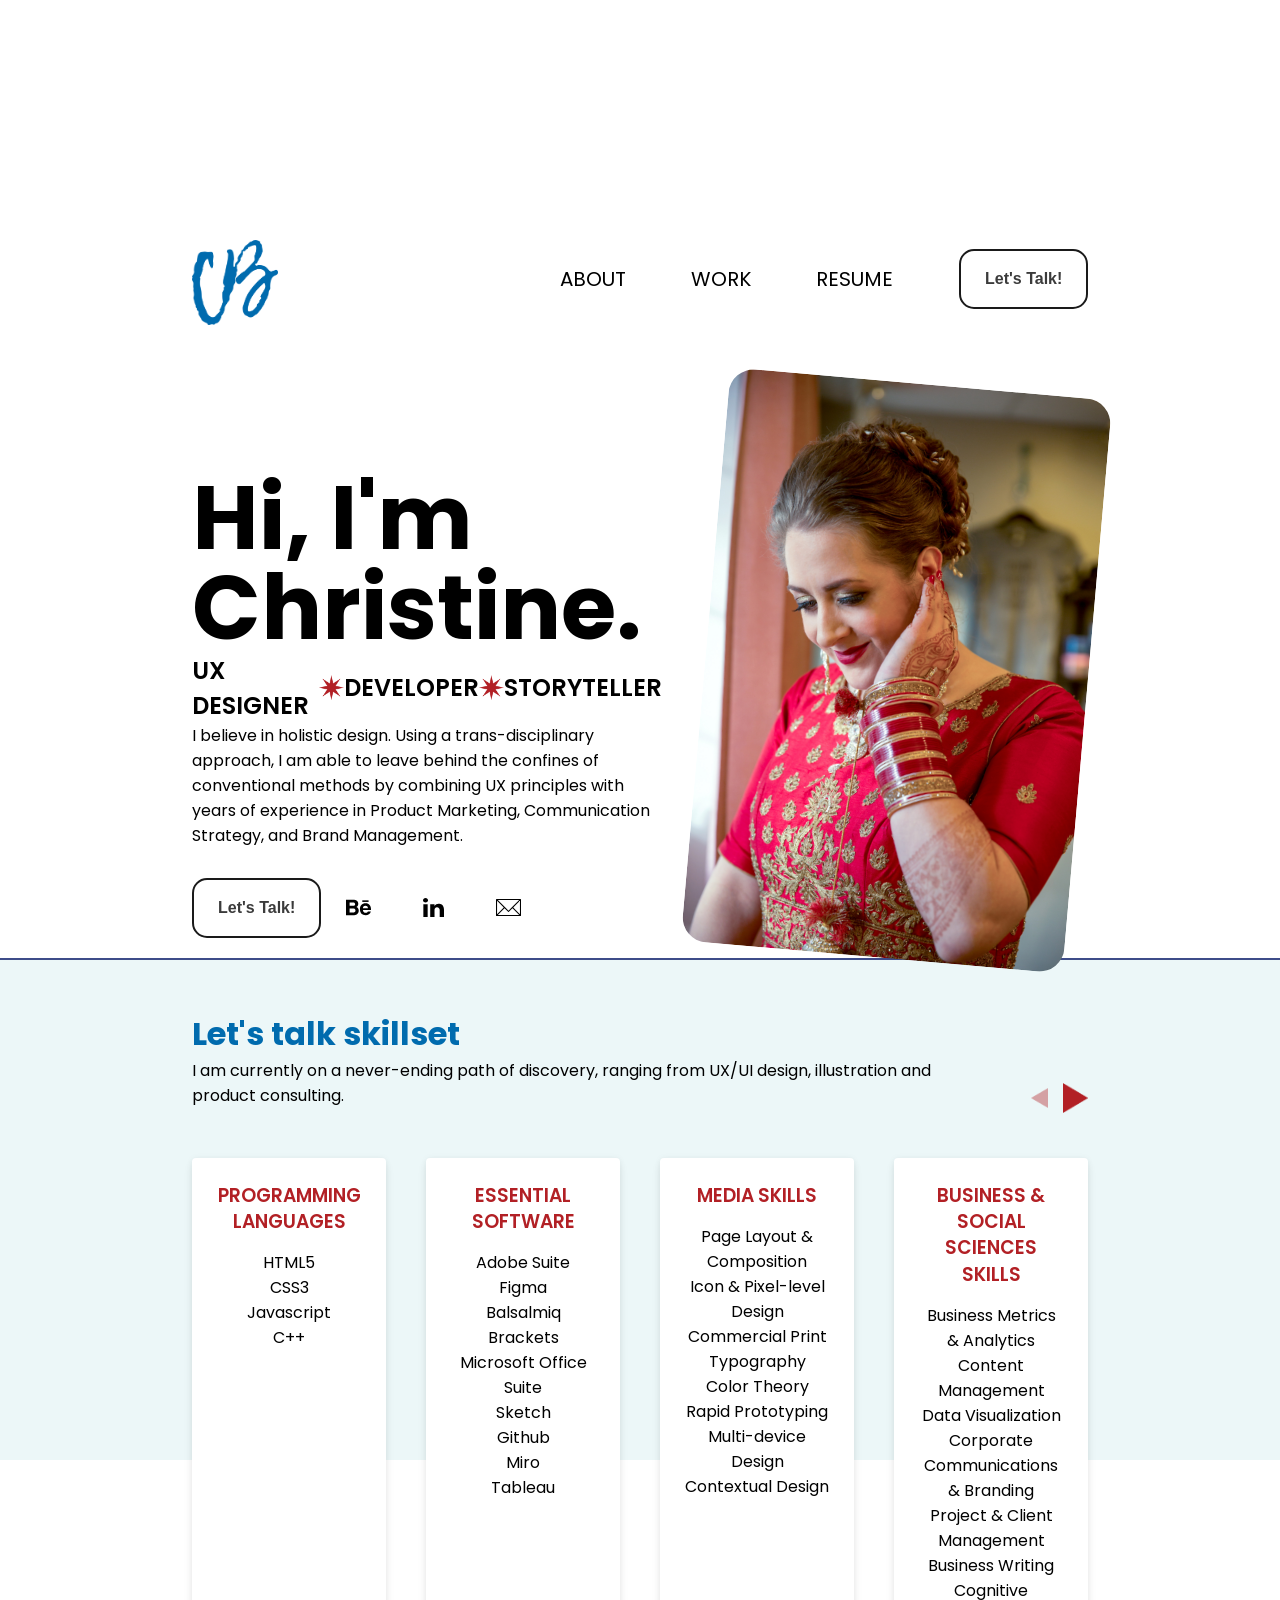
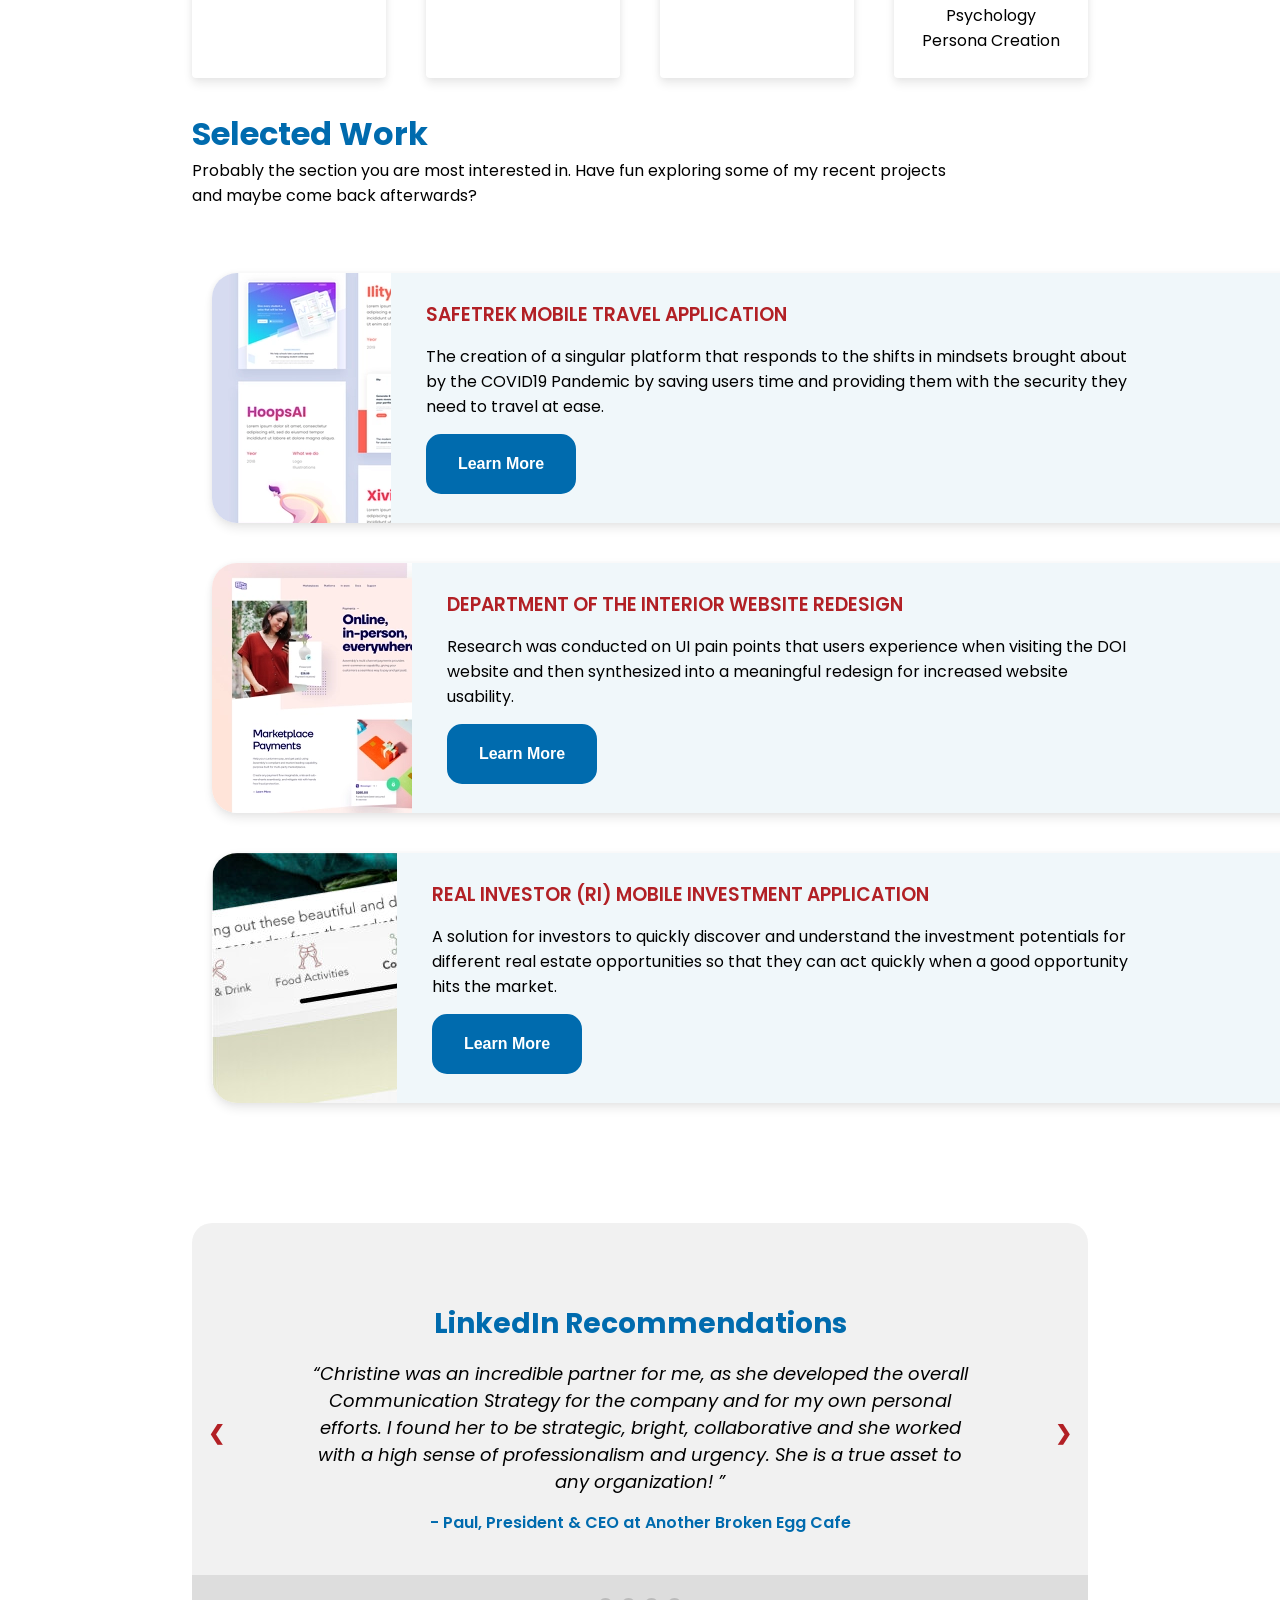
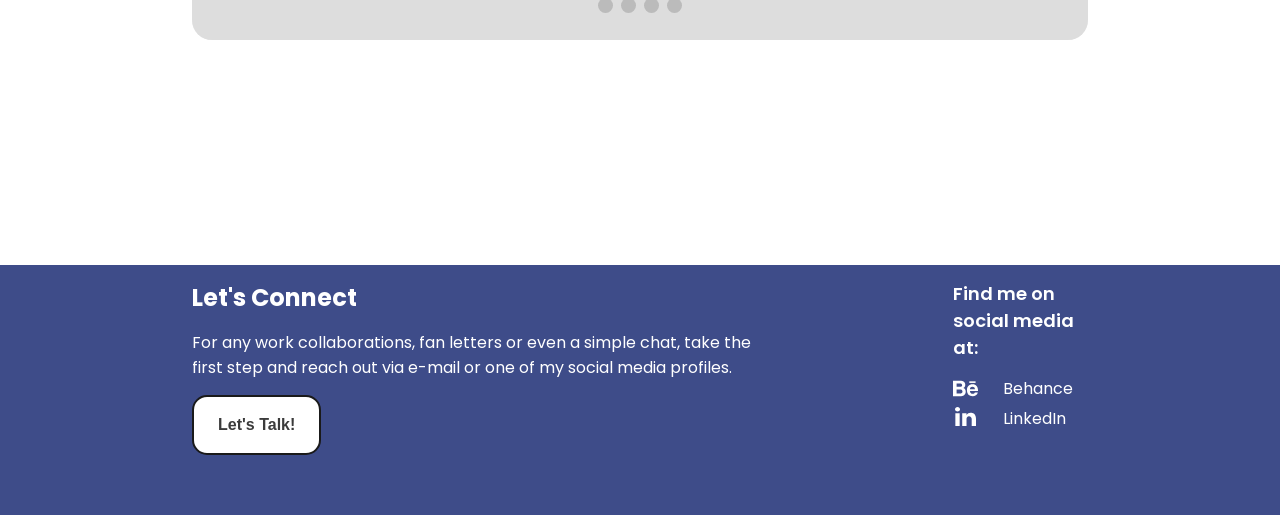
==== commit a27a5193: "file name changes" ====
--- a/index.html
+++ b/index.html
@@ -3,11 +3,11 @@
 <head>
     <meta charset="UTF-8">
     <title>Christine Bains Portfolio</title>
-    <link rel="stylesheet" href="/css/index.css">
+    <link rel="stylesheet" href="css/index.css">
     <link rel="preconnect" href="https://fonts.googleapis.com">
     <link rel="preconnect" href="https://fonts.gstatic.com" crossorigin>
     <link href="https://fonts.googleapis.com/css2?family=Poppins:ital,wght@0,100;0,200;0,300;0,400;0,500;0,600;0,700;0,800;0,900;1,100;1,200;1,300;1,400;1,500;1,600;1,700;1,800;1,900&display=swap" rel="stylesheet">
-    <script src="/scripts/quotes.js"></script>
+    <script src="scripts/quotes.js"></script>
 </head>
 
 <body>
@@ -20,7 +20,7 @@
             <nav id="navbar">
                 <div id="logo-div">
                     <a href="#">
-                        <img class="logo" src="/images/personallogo_blue.png" alt="personal logo">
+                        <img class="logo" src="images/personallogo_blue.png" alt="personal logo">
                     </a>
                 </div>
                 <ul class="nav-list">
@@ -56,21 +56,21 @@
             <h1>Hi, I'm Christine.</h1>
             <div class="subhead-flex">
                 <h2 class="subheader">UX Designer</h2>
-                <img class="blast" src="/images/blast-icon.png" alt="blast icon">
+                <img class="blast" src="images/blast-icon.png" alt="blast icon">
                 <h2 class="subheader">Developer</h2>
-                <img class="blast" src="/images/blast-icon.png" alt="blast icon">
+                <img class="blast" src="images/blast-icon.png" alt="blast icon">
                 <h2 class="subheader">Storyteller</h2>
             </div>
             <p id="execSummary">I believe in holistic design. Using a trans-disciplinary approach, I am able to leave behind the confines of conventional methods by combining UX principles with years of experience in Product Marketing, Communication Strategy, and Brand Management.</p>
             <div class="socialBar">
                 <button class="contact">Let's Talk!</button>
-                <img class="socialIcons" src="/images/behance.svg" alt="behance">
-                <img class="socialIcons linkedin" src="/images/linkedin.svg" alt="linkedin">
-                <img class="socialIcons" src="/images/envelope.svg" alt="email">
+                <img class="socialIcons" src="images/behance.svg" alt="behance">
+                <img class="socialIcons linkedin" src="images/linkedin.svg" alt="linkedin">
+                <img class="socialIcons" src="images/envelope.svg" alt="email">
             </div>
         </div>
         <div id="hero-right">
-            <img src="/images/hero-photo.jpg" alt="my photo">
+            <img src="images/hero-photo.jpg" alt="my photo">
         </div>
     </section>
 
@@ -81,8 +81,8 @@
         <h2>Let's talk skillset</h2>
         <div class="skillsSubsection">
             <p id="skillsPara">I am currently on a never-ending path of discovery, ranging from UX/UI design, illustration and product consulting.</p>
-            <img id="left-arrow" src="/images/polygon-leftfade.png" alt="left arrow">
-            <img id="right-arrow" src="/images/polygon-right.png" alt="right arrow">
+            <img id="left-arrow" src="images/polygon-leftfade.png" alt="left arrow">
+            <img id="right-arrow" src="images/polygon-right.png" alt="right arrow">
         </div>
         <div class="skillsBoxes">
             <div id="languages" class="skillBox">
@@ -143,7 +143,7 @@
         <p id="workPara">Probably the section you are most interested in. Have fun exploring some of my recent projects and maybe come back afterwards?</p>
         <div class="projectGroup">
             <div class="individualProject">
-                <div class="projectLeft"><img src="/images/casestudy1.webp" alt="Case Study 1"></div>
+                <div class="projectLeft"><img src="images/casestudy1.webp" alt="Case Study 1"></div>
                 <div class="projectRight">
                     <h3>Safetrek Mobile Travel Application</h3>
                     <p>The creation of a singular platform that responds to the shifts in mindsets brought about by the COVID19 Pandemic by saving users time and providing them with the security they need to travel at ease. </p>
@@ -151,7 +151,7 @@
                 </div>
             </div>
             <div class="individualProject">
-                <div class="projectLeft"><img src="/images/casestudy2.webp" alt="Case Study 2"></div>
+                <div class="projectLeft"><img src="images/casestudy2.webp" alt="Case Study 2"></div>
                 <div class="projectRight">
                     <h3>Department of the Interior Website Redesign</h3>
                     <p>Research was conducted on UI pain points that users experience when visiting the DOI website and then synthesized into a meaningful redesign for increased website usability.</p>
@@ -159,7 +159,7 @@
                 </div>
             </div>
             <div class="individualProject">
-                <div class="projectLeft"><img src="/images/casestudy3.jpeg" alt="Case Study 3"></div>
+                <div class="projectLeft"><img src="images/casestudy3.jpeg" alt="Case Study 3"></div>
                 <div class="projectRight">
                     <h3>Real Investor (RI) Mobile Investment Application</h3>
                     <p>A solution for investors to quickly discover and understand the investment potentials for different real estate opportunities so that they can act quickly when a good opportunity hits the market.</p>
@@ -229,11 +229,11 @@
             <div class="footerSocial">
                 <h3>Find me on social media at:</h3>
                 <div class="footer-flex" id="behance">
-                    <img class="socialLabels" src="/images/behance-white.svg" alt="behance logo">
+                    <img class="socialLabels" src="images/behance-white.svg" alt="behance logo">
                     <p class="socialLabels">Behance</p>
                 </div>
                 <div class="footer-flex" id="linkedin">
-                    <img class="socialLabels linkedin" src="/images/linkedin-white.svg" alt="linkedin logo">
+                    <img class="socialLabels linkedin" src="images/linkedin-white.svg" alt="linkedin logo">
                     <p class="socialLabels">LinkedIn</p>
                 </div>
             </div>
--- a/css/index.css
+++ b/css/index.css
@@ -21,7 +21,7 @@
   height: 200px;
   top: 0;
   margin: 0px 0px 25px 0px;
-  background-image: url(/Home/images/paint-header.png);
+  background-image: url(images/paint-header.png);
   background-position: bottom;
   background-repeat: no-repeat;
 
@@ -35,7 +35,7 @@
 .bottomBorder {
   height: 200px;
   margin: 25px 0px 0px 0px;
-  background-image: url(/Home/images/paint-footer.png);
+  background-image: url(images/paint-footer.png);
   background-position: bottom;
   background-repeat: no-repeat;
 }
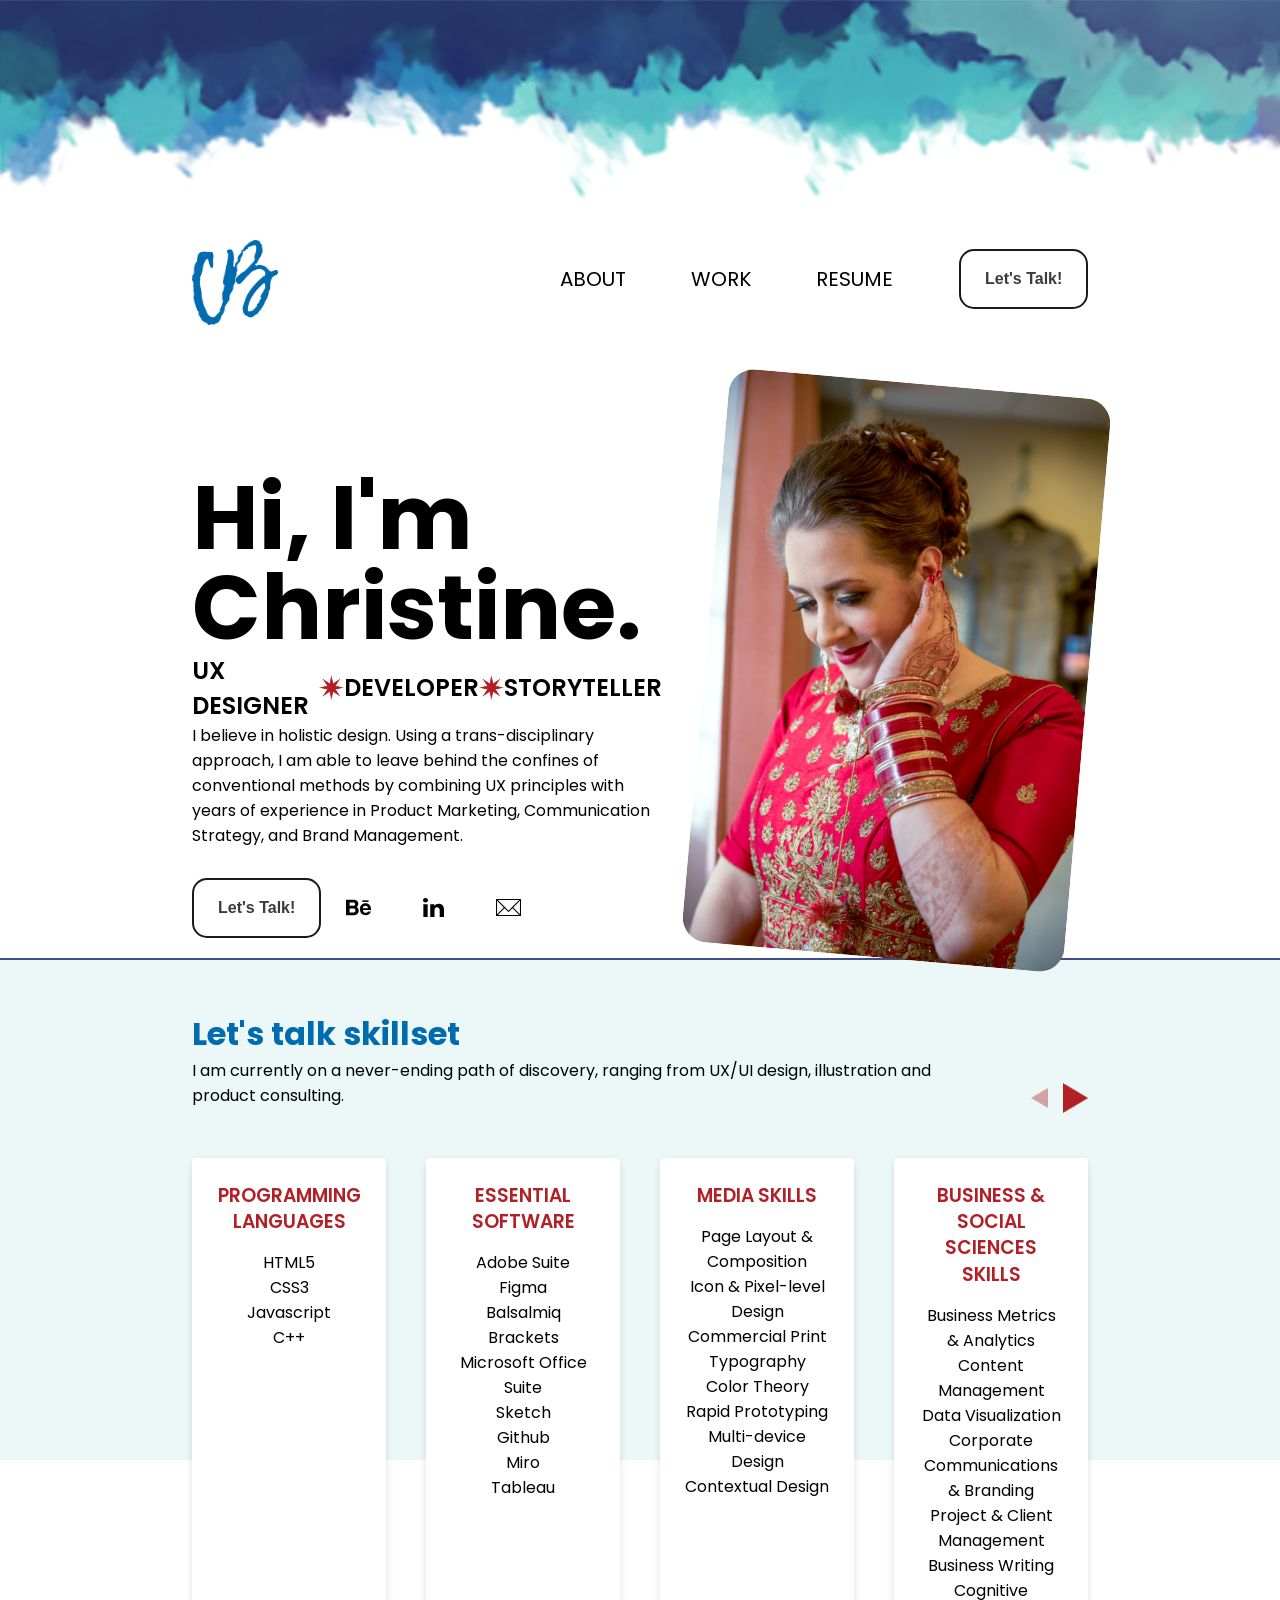
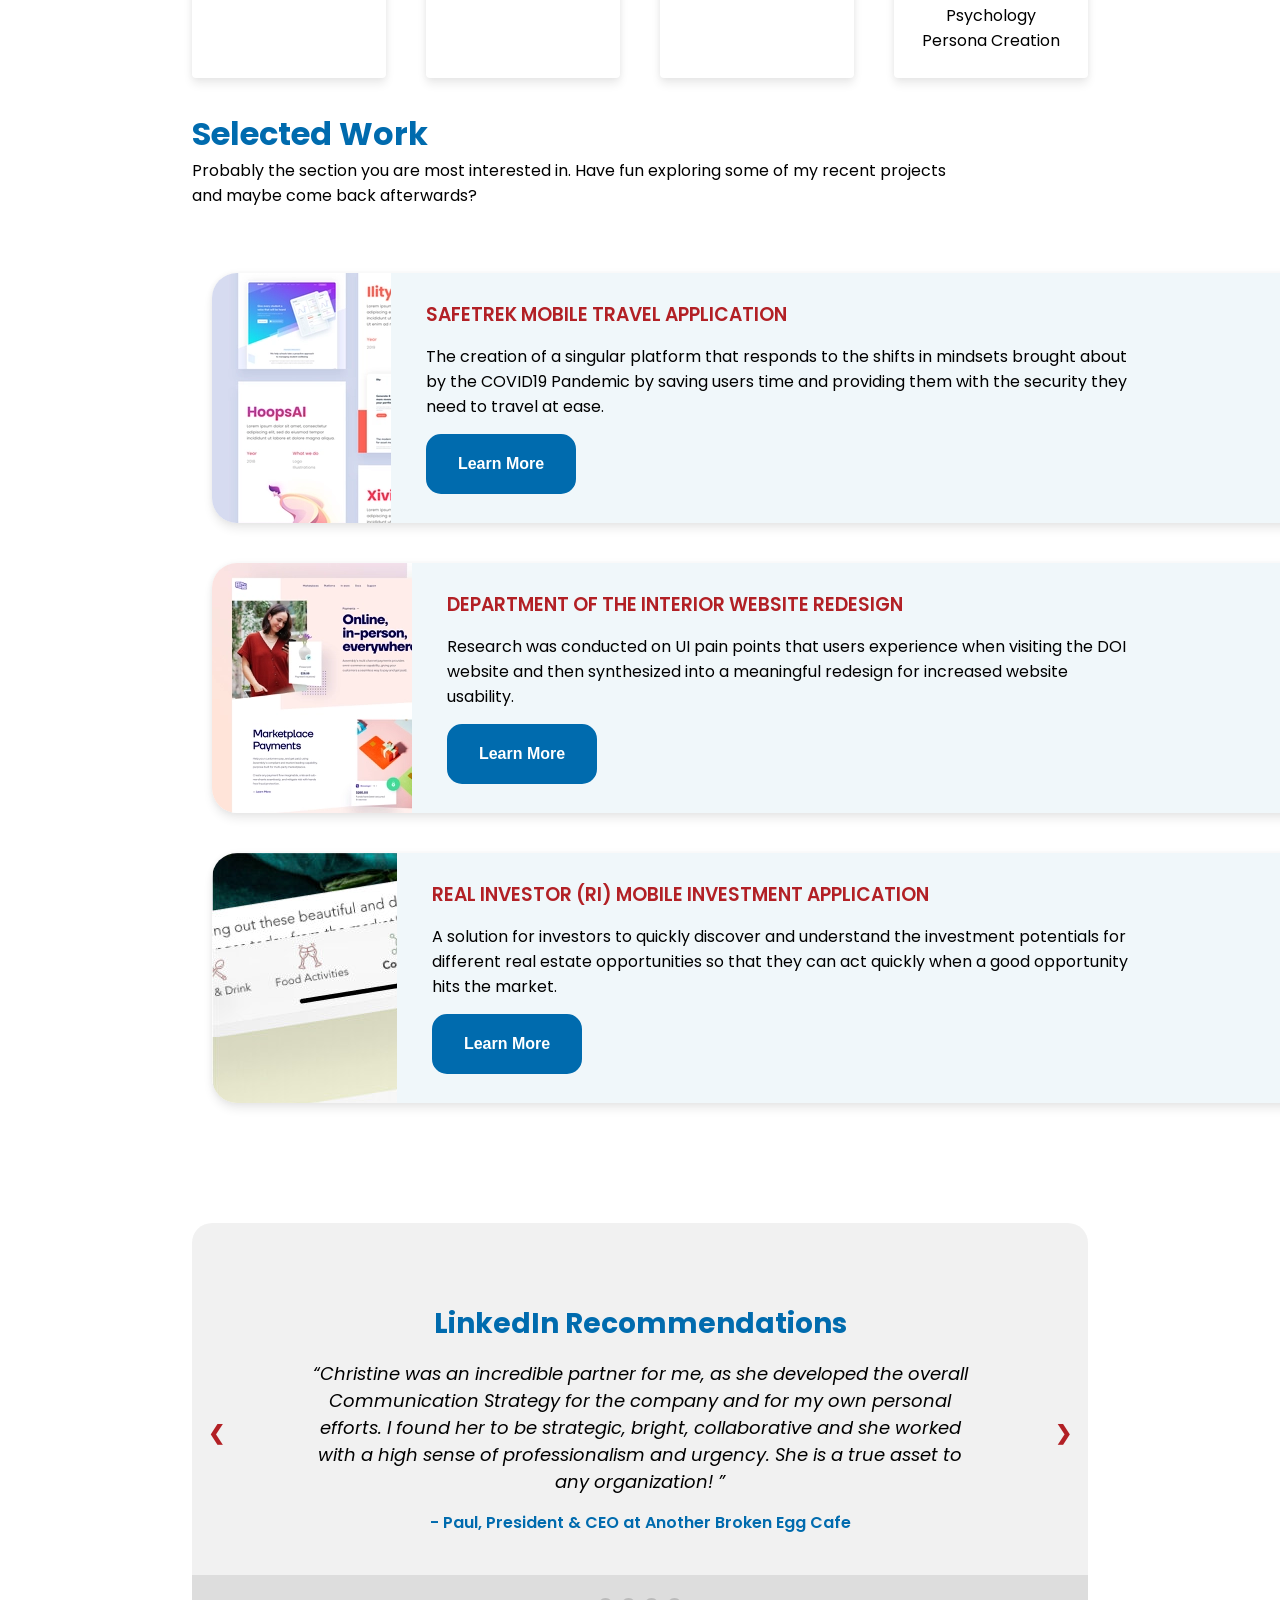
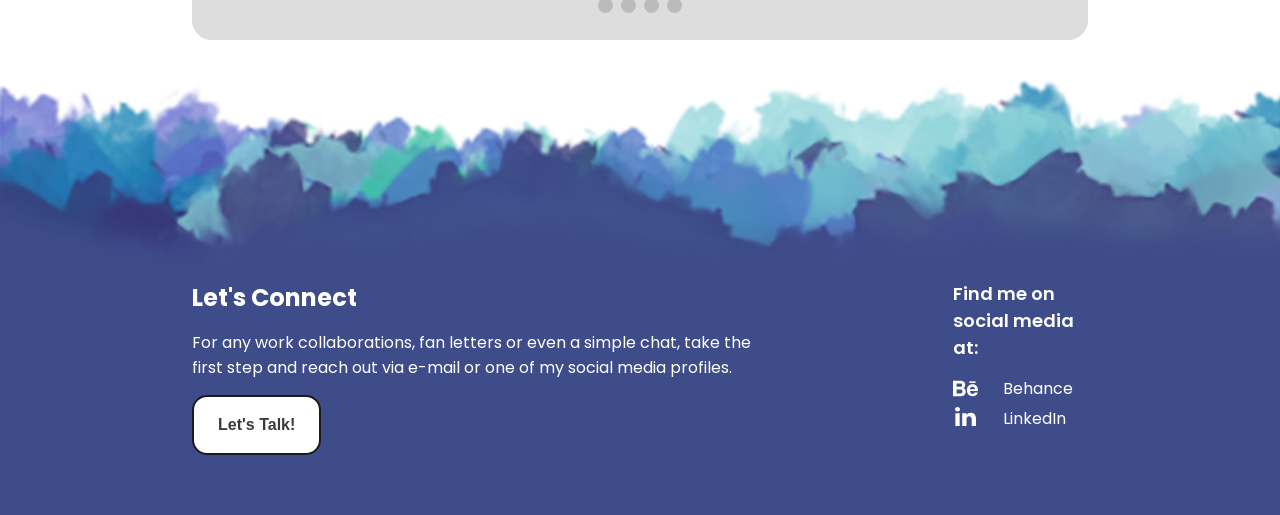
==== commit b02aec75: "border try" ====
--- a/index.html
+++ b/index.html
@@ -12,7 +12,7 @@
 
 <body>
 
-    <div class="topBorder"></div>
+    <div class="topBorder"> <img src="images/paint-header.png" alt="paint border"> </div>
 
 <!-- Header bar with navigation links -->
     <header>
@@ -216,7 +216,7 @@
         </div>
     </section>
 
-    <div class="bottomBorder"></div>
+    <div class="bottomBorder"> <img src="images/paint-footer.png" alt="paint border"></div>
 
     <!-- Footer Section -->
     <footer>
--- a/css/index.css
+++ b/css/index.css
@@ -21,7 +21,7 @@
   height: 200px;
   top: 0;
   margin: 0px 0px 25px 0px;
-  background-image: url(images/paint-header.png);
+  background-image: url('/images/paint-header.png');
   background-position: bottom;
   background-repeat: no-repeat;
 
@@ -35,7 +35,7 @@
 .bottomBorder {
   height: 200px;
   margin: 25px 0px 0px 0px;
-  background-image: url(images/paint-footer.png);
+  background-image: url('../images/paint-footer.png');
   background-position: bottom;
   background-repeat: no-repeat;
 }
